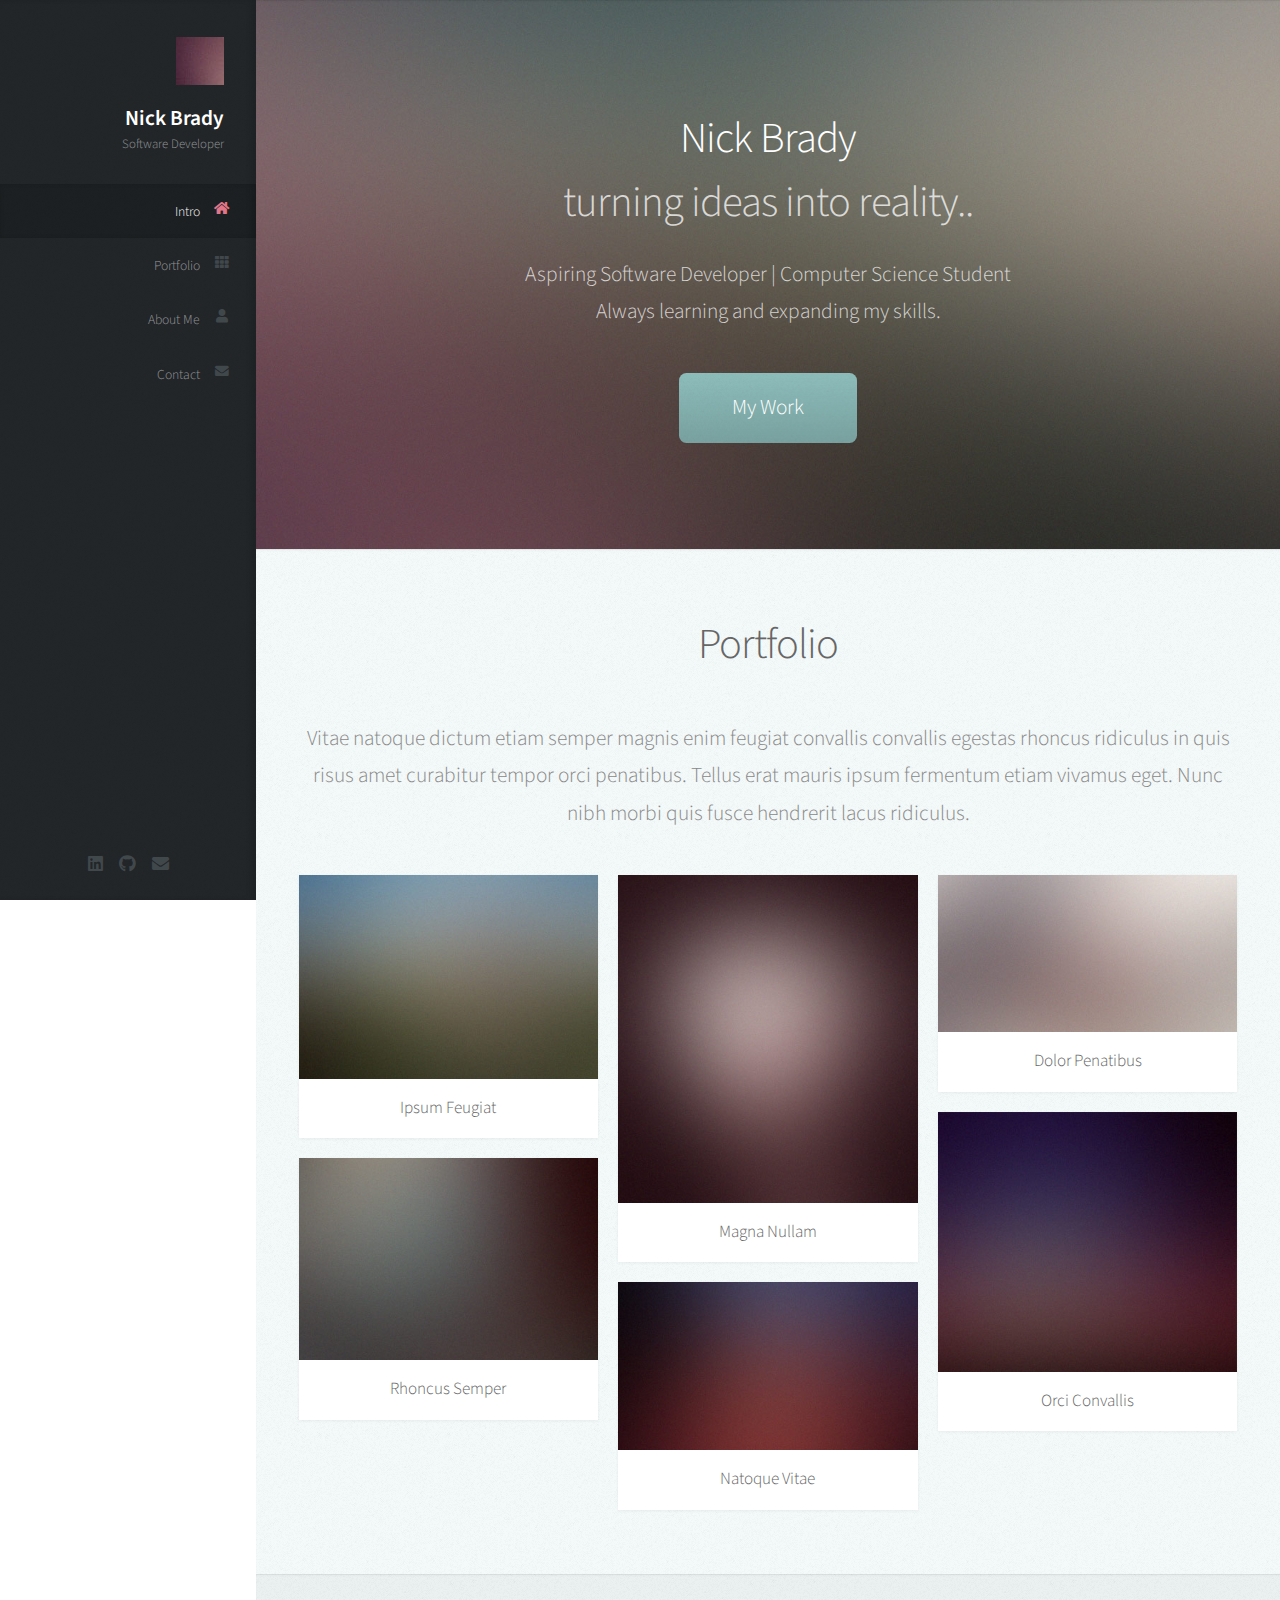
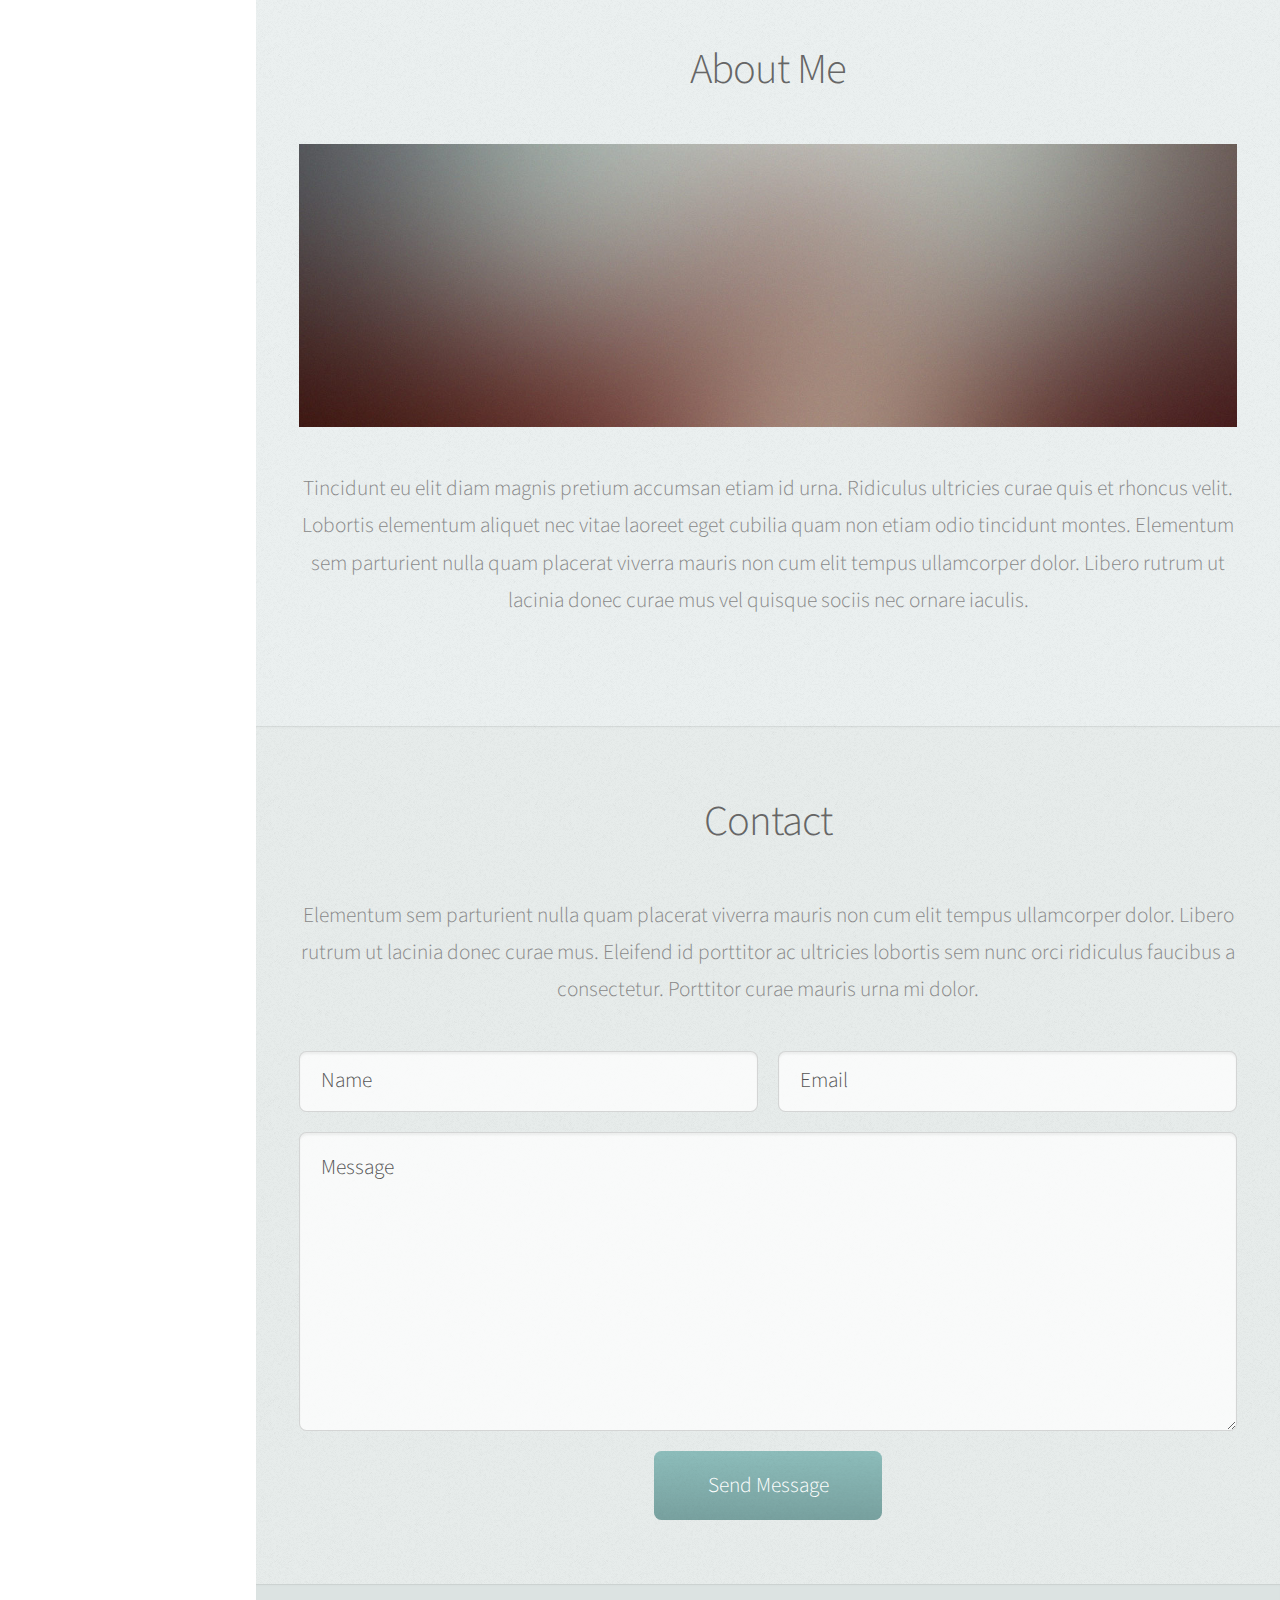
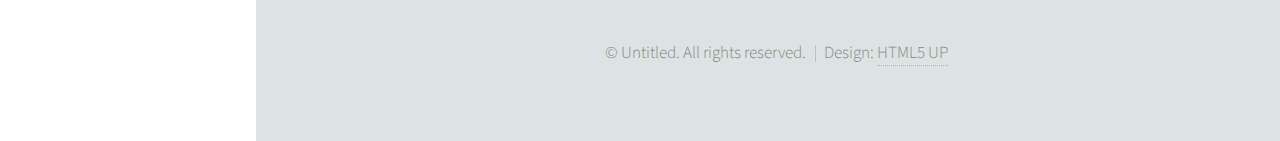
==== index.html @ 0f7aa7be "add links to github, linkedin and email" ====
<!DOCTYPE HTML>
<!--
	Prologue by HTML5 UP
	html5up.net | @ajlkn
	Free for personal and commercial use under the CCA 3.0 license (html5up.net/license)
-->
<html>
	<head>
		<title>Nick Brady</title>
		<meta charset="utf-8" />
		<meta name="viewport" content="width=device-width, initial-scale=1, user-scalable=no" />
		<link rel="stylesheet" href="assets/css/main.css" />
	</head>
	<body class="is-preload">

		<!-- Header -->
			<div id="header">

				<div class="top">

					<!-- Logo -->
						<div id="logo">
							<span class="image avatar48"><img src="images/avatar.jpg" alt="" /></span>
							<h1 id="title">Nick Brady</h1>
							<p>Software Developer</p>
						</div>

					<!-- Nav -->
						<nav id="nav">
							<ul>
								<li><a href="#top" id="top-link"><span class="icon solid fa-home">Intro</span></a></li>
								<li><a href="#portfolio" id="portfolio-link"><span class="icon solid fa-th">Portfolio</span></a></li>
								<li><a href="#about" id="about-link"><span class="icon solid fa-user">About Me</span></a></li>
								<li><a href="#contact" id="contact-link"><span class="icon solid fa-envelope">Contact</span></a></li>
							</ul>
						</nav>

				</div>

				<div class="bottom">

					<!-- Social Icons -->
						<ul class="icons">
							<!-- <li><a href="#" class="icon brands fa-twitter"><span class="label">Twitter</span></a></li> -->
							<li><a href="https://www.linkedin.com/in/nick-brady-5715752b3/" class="icon brands fa-linkedin"><span class="label">LinkedIn</span></a></li>
							<li><a href="https://github.com/peppapig450" class="icon brands fa-github"><span class="label">Github</span></a></li>
							<!-- <li><a href="#" class="icon brands fa-dribbble"><span class="label">Dribbble</span></a></li> -->
							<li><a href="mailto:nbgenius1@gmail.com" class="icon solid fa-envelope"><span class="label">Email</span></a></li>
						</ul>

				</div>

			</div>

		<!-- Main -->
			<div id="main">

				<!-- Intro -->
					<section id="top" class="one dark cover">
						<div class="container">

							<header>
								<h2 class="alt"><strong>Nick Brady</strong><br />
								turning ideas into reality.</a>.</h2>
								<p>Aspiring Software Developer | Computer Science Student<br />
								Always learning and expanding my skills.</p>
							</header>

							<footer>
								<a href="#portfolio" class="button scrolly">My Work</a>
							</footer>

						</div>
					</section>

				<!-- Portfolio -->
					<section id="portfolio" class="two">
						<div class="container">

							<header>
								<h2>Portfolio</h2>
							</header>

							<p>Vitae natoque dictum etiam semper magnis enim feugiat convallis convallis
							egestas rhoncus ridiculus in quis risus amet curabitur tempor orci penatibus.
							Tellus erat mauris ipsum fermentum etiam vivamus eget. Nunc nibh morbi quis
							fusce hendrerit lacus ridiculus.</p>

							<div class="row">
								<div class="col-4 col-12-mobile">
									<article class="item">
										<a href="#" class="image fit"><img src="images/pic02.jpg" alt="" /></a>
										<header>
											<h3>Ipsum Feugiat</h3>
										</header>
									</article>
									<article class="item">
										<a href="#" class="image fit"><img src="images/pic03.jpg" alt="" /></a>
										<header>
											<h3>Rhoncus Semper</h3>
										</header>
									</article>
								</div>
								<div class="col-4 col-12-mobile">
									<article class="item">
										<a href="#" class="image fit"><img src="images/pic04.jpg" alt="" /></a>
										<header>
											<h3>Magna Nullam</h3>
										</header>
									</article>
									<article class="item">
										<a href="#" class="image fit"><img src="images/pic05.jpg" alt="" /></a>
										<header>
											<h3>Natoque Vitae</h3>
										</header>
									</article>
								</div>
								<div class="col-4 col-12-mobile">
									<article class="item">
										<a href="#" class="image fit"><img src="images/pic06.jpg" alt="" /></a>
										<header>
											<h3>Dolor Penatibus</h3>
										</header>
									</article>
									<article class="item">
										<a href="#" class="image fit"><img src="images/pic07.jpg" alt="" /></a>
										<header>
											<h3>Orci Convallis</h3>
										</header>
									</article>
								</div>
							</div>

						</div>
					</section>

				<!-- About Me -->
					<section id="about" class="three">
						<div class="container">

							<header>
								<h2>About Me</h2>
							</header>

							<a href="#" class="image featured"><img src="images/pic08.jpg" alt="" /></a>

							<p>Tincidunt eu elit diam magnis pretium accumsan etiam id urna. Ridiculus
							ultricies curae quis et rhoncus velit. Lobortis elementum aliquet nec vitae
							laoreet eget cubilia quam non etiam odio tincidunt montes. Elementum sem
							parturient nulla quam placerat viverra mauris non cum elit tempus ullamcorper
							dolor. Libero rutrum ut lacinia donec curae mus vel quisque sociis nec
							ornare iaculis.</p>

						</div>
					</section>

				<!-- Contact -->
					<section id="contact" class="four">
						<div class="container">

							<header>
								<h2>Contact</h2>
							</header>

							<p>Elementum sem parturient nulla quam placerat viverra
							mauris non cum elit tempus ullamcorper dolor. Libero rutrum ut lacinia
							donec curae mus. Eleifend id porttitor ac ultricies lobortis sem nunc
							orci ridiculus faucibus a consectetur. Porttitor curae mauris urna mi dolor.</p>

							<form method="post" action="#">
								<div class="row">
									<div class="col-6 col-12-mobile"><input type="text" name="name" placeholder="Name" /></div>
									<div class="col-6 col-12-mobile"><input type="text" name="email" placeholder="Email" /></div>
									<div class="col-12">
										<textarea name="message" placeholder="Message"></textarea>
									</div>
									<div class="col-12">
										<input type="submit" value="Send Message" />
									</div>
								</div>
							</form>

						</div>
					</section>

			</div>

		<!-- Footer -->
			<div id="footer">

				<!-- Copyright -->
					<ul class="copyright">
						<li>&copy; Untitled. All rights reserved.</li><li>Design: <a href="http://html5up.net">HTML5 UP</a></li>
					</ul>

			</div>

		<!-- Scripts -->
			<script src="assets/js/jquery.min.js"></script>
			<script src="assets/js/jquery.scrolly.min.js"></script>
			<script src="assets/js/jquery.scrollex.min.js"></script>
			<script src="assets/js/browser.min.js"></script>
			<script src="assets/js/breakpoints.min.js"></script>
			<script src="assets/js/util.js"></script>
			<script src="assets/js/main.js"></script>

	</body>
</html>
---- assets/css/main.css ----
@import url("fontawesome-all.min.css");
@import url("https://fonts.googleapis.com/css?family=Source+Sans+Pro:300,300italic,400,600");

/*
	Prologue by HTML5 UP
	html5up.net | @ajlkn
	Free for personal and commercial use under the CCA 3.0 license (html5up.net/license)
*/

html, body, div, span, applet, object,
iframe, h1, h2, h3, h4, h5, h6, p, blockquote,
pre, a, abbr, acronym, address, big, cite,
code, del, dfn, em, img, ins, kbd, q, s, samp,
small, strike, strong, sub, sup, tt, var, b,
u, i, center, dl, dt, dd, ol, ul, li, fieldset,
form, label, legend, table, caption, tbody,
tfoot, thead, tr, th, td, article, aside,
canvas, details, embed, figure, figcaption,
footer, header, hgroup, menu, nav, output, ruby,
section, summary, time, mark, audio, video {
	margin: 0;
	padding: 0;
	border: 0;
	font-size: 100%;
	font: inherit;
	vertical-align: baseline;}

article, aside, details, figcaption, figure,
footer, header, hgroup, menu, nav, section {
	display: block;}

body {
	line-height: 1;
}

ol, ul {
	list-style: none;
}

blockquote, q {
	quotes: none;
}

	blockquote:before, blockquote:after, q:before, q:after {
		content: '';
		content: none;
	}

table {
	border-collapse: collapse;
	border-spacing: 0;
}

body {
	-webkit-text-size-adjust: none;
}

mark {
	background-color: transparent;
	color: inherit;
}

input::-moz-focus-inner {
	border: 0;
	padding: 0;
}

input, select, textarea {
	-moz-appearance: none;
	-webkit-appearance: none;
	-ms-appearance: none;
	appearance: none;
}

/* Basic */

	html {
		box-sizing: border-box;
	}

	*, *:before, *:after {
		box-sizing: inherit;
	}

	body {
		background: #fff;
		font-family: 'Source Sans Pro', sans-serif;
		font-size: 19pt;
		font-weight: 300;
		line-height: 1.75em;
		color: #888;
	}

		body.is-preload *, body.is-preload *:before, body.is-preload *:after {
			-moz-animation: none !important;
			-webkit-animation: none !important;
			-ms-animation: none !important;
			animation: none !important;
			-moz-transition: none !important;
			-webkit-transition: none !important;
			-ms-transition: none !important;
			transition: none !important;
		}

	input, textarea, select {
		font-family: 'Source Sans Pro', sans-serif;
		font-size: 19pt;
		font-weight: 300;
		line-height: 1.75em;
		color: #888;
	}

	h1, h2, h3, h4, h5, h6 {
		font-weight: 300;
		color: #666;
		line-height: 1.5em;
	}

	h1 a, h2 a, h3 a, h4 a, h5 a, h6 a {
		color: inherit;
		text-decoration: none;
	}

		h1 a strong, h2 a strong, h3 a strong, h4 a strong, h5 a strong, h6 a strong {
			color: #333;
		}

	h2 {
		font-size: 2em;
		letter-spacing: -1px;
	}

		h2.alt {
			color: #888;
		}

			h2.alt strong {
				color: #666;
			}

	h3 {
		font-size: 1.5em;
	}

	header {
		margin: 0 0 2em 0;
	}

		header > p {
			margin: 1em 0 0 0;
		}

	footer {
		margin: 2em 0 0 0;
	}

	strong, b {
		font-weight: 300;
		color: #666;
	}

	em, i {
		font-style: italic;
	}

	a {
		text-decoration: none;
		color: inherit;
		border-bottom: dotted 1px rgba(128, 128, 128, 0.5);
		-moz-transition: color 0.35s ease-in-out, border-bottom-color 0.35s ease-in-out;
		-webkit-transition: color 0.35s ease-in-out, border-bottom-color 0.35s ease-in-out;
		-ms-transition: color 0.35s ease-in-out, border-bottom-color 0.35s ease-in-out;
		transition: color 0.35s ease-in-out, border-bottom-color 0.35s ease-in-out;
		outline: 0;
	}

		a:hover {
			color: #E27689;
			border-bottom-color: rgba(255, 255, 255, 0);
		}

	sub {
		position: relative;
		top: 0.5em;
		font-size: 0.8em;
	}

	sup {
		position: relative;
		top: -0.5em;
		font-size: 0.8em;
	}

	hr {
		border: 0;
		border-top: solid 1px #ddd;
	}

	blockquote {
		border-left: solid 0.5em #ddd;
		padding: 1em 0 1em 2em;
		font-style: italic;
	}

	p, ul, ol, dl, table {
		margin-bottom: 2em;
	}

	br.clear {
		clear: both;
	}

/* Container */

	.container {
		margin: 0 auto;
		max-width: 100%;
		width: 1400px;
	}

		@media screen and (min-width: 961px) and (max-width: 1880px) {

			.container {
				width: 1200px;
			}

		}

		@media screen and (min-width: 961px) and (max-width: 1620px) {

			.container {
				width: 960px;
			}

		}

		@media screen and (min-width: 961px) and (max-width: 1320px) {

			.container {
				width: 100%;
			}

		}

		@media screen and (max-width: 960px) {

			.container {
				width: 100%;
			}

		}

		@media screen and (max-width: 736px) {

			.container {
				width: 100%;
			}

		}

/* Row */

	.row {
		display: flex;
		flex-wrap: wrap;
		box-sizing: border-box;
		align-items: stretch;
	}

		.row > * {
			box-sizing: border-box;
		}

		.row.gtr-uniform > * > :last-child {
			margin-bottom: 0;
		}

		.row.aln-left {
			justify-content: flex-start;
		}

		.row.aln-center {
			justify-content: center;
		}

		.row.aln-right {
			justify-content: flex-end;
		}

		.row.aln-top {
			align-items: flex-start;
		}

		.row.aln-middle {
			align-items: center;
		}

		.row.aln-bottom {
			align-items: flex-end;
		}

		.row > .imp {
			order: -1;
		}

		.row > .col-1 {
			width: 8.33333%;
		}

		.row > .off-1 {
			margin-left: 8.33333%;
		}

		.row > .col-2 {
			width: 16.66667%;
		}

		.row > .off-2 {
			margin-left: 16.66667%;
		}

		.row > .col-3 {
			width: 25%;
		}

		.row > .off-3 {
			margin-left: 25%;
		}

		.row > .col-4 {
			width: 33.33333%;
		}

		.row > .off-4 {
			margin-left: 33.33333%;
		}

		.row > .col-5 {
			width: 41.66667%;
		}

		.row > .off-5 {
			margin-left: 41.66667%;
		}

		.row > .col-6 {
			width: 50%;
		}

		.row > .off-6 {
			margin-left: 50%;
		}

		.row > .col-7 {
			width: 58.33333%;
		}

		.row > .off-7 {
			margin-left: 58.33333%;
		}

		.row > .col-8 {
			width: 66.66667%;
		}

		.row > .off-8 {
			margin-left: 66.66667%;
		}

		.row > .col-9 {
			width: 75%;
		}

		.row > .off-9 {
			margin-left: 75%;
		}

		.row > .col-10 {
			width: 83.33333%;
		}

		.row > .off-10 {
			margin-left: 83.33333%;
		}

		.row > .col-11 {
			width: 91.66667%;
		}

		.row > .off-11 {
			margin-left: 91.66667%;
		}

		.row > .col-12 {
			width: 100%;
		}

		.row > .off-12 {
			margin-left: 100%;
		}

		.row.gtr-0 {
			margin-top: 0px;
			margin-left: 0px;
		}

			.row.gtr-0 > * {
				padding: 0px 0 0 0px;
			}

			.row.gtr-0.gtr-uniform {
				margin-top: 0px;
			}

				.row.gtr-0.gtr-uniform > * {
					padding-top: 0px;
				}

		.row.gtr-25 {
			margin-top: -10px;
			margin-left: -10px;
		}

			.row.gtr-25 > * {
				padding: 10px 0 0 10px;
			}

			.row.gtr-25.gtr-uniform {
				margin-top: -10px;
			}

				.row.gtr-25.gtr-uniform > * {
					padding-top: 10px;
				}

		.row.gtr-50 {
			margin-top: -20px;
			margin-left: -20px;
		}

			.row.gtr-50 > * {
				padding: 20px 0 0 20px;
			}

			.row.gtr-50.gtr-uniform {
				margin-top: -20px;
			}

				.row.gtr-50.gtr-uniform > * {
					padding-top: 20px;
				}

		.row {
			margin-top: -40px;
			margin-left: -40px;
		}

			.row > * {
				padding: 40px 0 0 40px;
			}

			.row.gtr-uniform {
				margin-top: -40px;
			}

				.row.gtr-uniform > * {
					padding-top: 40px;
				}

		.row.gtr-150 {
			margin-top: -60px;
			margin-left: -60px;
		}

			.row.gtr-150 > * {
				padding: 60px 0 0 60px;
			}

			.row.gtr-150.gtr-uniform {
				margin-top: -60px;
			}

				.row.gtr-150.gtr-uniform > * {
					padding-top: 60px;
				}

		.row.gtr-200 {
			margin-top: -80px;
			margin-left: -80px;
		}

			.row.gtr-200 > * {
				padding: 80px 0 0 80px;
			}

			.row.gtr-200.gtr-uniform {
				margin-top: -80px;
			}

				.row.gtr-200.gtr-uniform > * {
					padding-top: 80px;
				}

		@media screen and (min-width: 961px) and (max-width: 1880px) {

			.row {
				display: flex;
				flex-wrap: wrap;
				box-sizing: border-box;
				align-items: stretch;
			}

				.row > * {
					box-sizing: border-box;
				}

				.row.gtr-uniform > * > :last-child {
					margin-bottom: 0;
				}

				.row.aln-left {
					justify-content: flex-start;
				}

				.row.aln-center {
					justify-content: center;
				}

				.row.aln-right {
					justify-content: flex-end;
				}

				.row.aln-top {
					align-items: flex-start;
				}

				.row.aln-middle {
					align-items: center;
				}

				.row.aln-bottom {
					align-items: flex-end;
				}

				.row > .imp-wide {
					order: -1;
				}

				.row > .col-1-wide {
					width: 8.33333%;
				}

				.row > .off-1-wide {
					margin-left: 8.33333%;
				}

				.row > .col-2-wide {
					width: 16.66667%;
				}

				.row > .off-2-wide {
					margin-left: 16.66667%;
				}

				.row > .col-3-wide {
					width: 25%;
				}

				.row > .off-3-wide {
					margin-left: 25%;
				}

				.row > .col-4-wide {
					width: 33.33333%;
				}

				.row > .off-4-wide {
					margin-left: 33.33333%;
				}

				.row > .col-5-wide {
					width: 41.66667%;
				}

				.row > .off-5-wide {
					margin-left: 41.66667%;
				}

				.row > .col-6-wide {
					width: 50%;
				}

				.row > .off-6-wide {
					margin-left: 50%;
				}

				.row > .col-7-wide {
					width: 58.33333%;
				}

				.row > .off-7-wide {
					margin-left: 58.33333%;
				}

				.row > .col-8-wide {
					width: 66.66667%;
				}

				.row > .off-8-wide {
					margin-left: 66.66667%;
				}

				.row > .col-9-wide {
					width: 75%;
				}

				.row > .off-9-wide {
					margin-left: 75%;
				}

				.row > .col-10-wide {
					width: 83.33333%;
				}

				.row > .off-10-wide {
					margin-left: 83.33333%;
				}

				.row > .col-11-wide {
					width: 91.66667%;
				}

				.row > .off-11-wide {
					margin-left: 91.66667%;
				}

				.row > .col-12-wide {
					width: 100%;
				}

				.row > .off-12-wide {
					margin-left: 100%;
				}

				.row.gtr-0 {
					margin-top: 0px;
					margin-left: 0px;
				}

					.row.gtr-0 > * {
						padding: 0px 0 0 0px;
					}

					.row.gtr-0.gtr-uniform {
						margin-top: 0px;
					}

						.row.gtr-0.gtr-uniform > * {
							padding-top: 0px;
						}

				.row.gtr-25 {
					margin-top: -10px;
					margin-left: -10px;
				}

					.row.gtr-25 > * {
						padding: 10px 0 0 10px;
					}

					.row.gtr-25.gtr-uniform {
						margin-top: -10px;
					}

						.row.gtr-25.gtr-uniform > * {
							padding-top: 10px;
						}

				.row.gtr-50 {
					margin-top: -20px;
					margin-left: -20px;
				}

					.row.gtr-50 > * {
						padding: 20px 0 0 20px;
					}

					.row.gtr-50.gtr-uniform {
						margin-top: -20px;
					}

						.row.gtr-50.gtr-uniform > * {
							padding-top: 20px;
						}

				.row {
					margin-top: -40px;
					margin-left: -40px;
				}

					.row > * {
						padding: 40px 0 0 40px;
					}

					.row.gtr-uniform {
						margin-top: -40px;
					}

						.row.gtr-uniform > * {
							padding-top: 40px;
						}

				.row.gtr-150 {
					margin-top: -60px;
					margin-left: -60px;
				}

					.row.gtr-150 > * {
						padding: 60px 0 0 60px;
					}

					.row.gtr-150.gtr-uniform {
						margin-top: -60px;
					}

						.row.gtr-150.gtr-uniform > * {
							padding-top: 60px;
						}

				.row.gtr-200 {
					margin-top: -80px;
					margin-left: -80px;
				}

					.row.gtr-200 > * {
						padding: 80px 0 0 80px;
					}

					.row.gtr-200.gtr-uniform {
						margin-top: -80px;
					}

						.row.gtr-200.gtr-uniform > * {
							padding-top: 80px;
						}

		}

		@media screen and (min-width: 961px) and (max-width: 1620px) {

			.row {
				display: flex;
				flex-wrap: wrap;
				box-sizing: border-box;
				align-items: stretch;
			}

				.row > * {
					box-sizing: border-box;
				}

				.row.gtr-uniform > * > :last-child {
					margin-bottom: 0;
				}

				.row.aln-left {
					justify-content: flex-start;
				}

				.row.aln-center {
					justify-content: center;
				}

				.row.aln-right {
					justify-content: flex-end;
				}

				.row.aln-top {
					align-items: flex-start;
				}

				.row.aln-middle {
					align-items: center;
				}

				.row.aln-bottom {
					align-items: flex-end;
				}

				.row > .imp-normal {
					order: -1;
				}

				.row > .col-1-normal {
					width: 8.33333%;
				}

				.row > .off-1-normal {
					margin-left: 8.33333%;
				}

				.row > .col-2-normal {
					width: 16.66667%;
				}

				.row > .off-2-normal {
					margin-left: 16.66667%;
				}

				.row > .col-3-normal {
					width: 25%;
				}

				.row > .off-3-normal {
					margin-left: 25%;
				}

				.row > .col-4-normal {
					width: 33.33333%;
				}

				.row > .off-4-normal {
					margin-left: 33.33333%;
				}

				.row > .col-5-normal {
					width: 41.66667%;
				}

				.row > .off-5-normal {
					margin-left: 41.66667%;
				}

				.row > .col-6-normal {
					width: 50%;
				}

				.row > .off-6-normal {
					margin-left: 50%;
				}

				.row > .col-7-normal {
					width: 58.33333%;
				}

				.row > .off-7-normal {
					margin-left: 58.33333%;
				}

				.row > .col-8-normal {
					width: 66.66667%;
				}

				.row > .off-8-normal {
					margin-left: 66.66667%;
				}

				.row > .col-9-normal {
					width: 75%;
				}

				.row > .off-9-normal {
					margin-left: 75%;
				}

				.row > .col-10-normal {
					width: 83.33333%;
				}

				.row > .off-10-normal {
					margin-left: 83.33333%;
				}

				.row > .col-11-normal {
					width: 91.66667%;
				}

				.row > .off-11-normal {
					margin-left: 91.66667%;
				}

				.row > .col-12-normal {
					width: 100%;
				}

				.row > .off-12-normal {
					margin-left: 100%;
				}

				.row.gtr-0 {
					margin-top: 0px;
					margin-left: 0px;
				}

					.row.gtr-0 > * {
						padding: 0px 0 0 0px;
					}

					.row.gtr-0.gtr-uniform {
						margin-top: 0px;
					}

						.row.gtr-0.gtr-uniform > * {
							padding-top: 0px;
						}

				.row.gtr-25 {
					margin-top: -10px;
					margin-left: -10px;
				}

					.row.gtr-25 > * {
						padding: 10px 0 0 10px;
					}

					.row.gtr-25.gtr-uniform {
						margin-top: -10px;
					}

						.row.gtr-25.gtr-uniform > * {
							padding-top: 10px;
						}

				.row.gtr-50 {
					margin-top: -20px;
					margin-left: -20px;
				}

					.row.gtr-50 > * {
						padding: 20px 0 0 20px;
					}

					.row.gtr-50.gtr-uniform {
						margin-top: -20px;
					}

						.row.gtr-50.gtr-uniform > * {
							padding-top: 20px;
						}

				.row {
					margin-top: -40px;
					margin-left: -40px;
				}

					.row > * {
						padding: 40px 0 0 40px;
					}

					.row.gtr-uniform {
						margin-top: -40px;
					}

						.row.gtr-uniform > * {
							padding-top: 40px;
						}

				.row.gtr-150 {
					margin-top: -60px;
					margin-left: -60px;
				}

					.row.gtr-150 > * {
						padding: 60px 0 0 60px;
					}

					.row.gtr-150.gtr-uniform {
						margin-top: -60px;
					}

						.row.gtr-150.gtr-uniform > * {
							padding-top: 60px;
						}

				.row.gtr-200 {
					margin-top: -80px;
					margin-left: -80px;
				}

					.row.gtr-200 > * {
						padding: 80px 0 0 80px;
					}

					.row.gtr-200.gtr-uniform {
						margin-top: -80px;
					}

						.row.gtr-200.gtr-uniform > * {
							padding-top: 80px;
						}

		}

		@media screen and (min-width: 961px) and (max-width: 1320px) {

			.row {
				display: flex;
				flex-wrap: wrap;
				box-sizing: border-box;
				align-items: stretch;
			}

				.row > * {
					box-sizing: border-box;
				}

				.row.gtr-uniform > * > :last-child {
					margin-bottom: 0;
				}

				.row.aln-left {
					justify-content: flex-start;
				}

				.row.aln-center {
					justify-content: center;
				}

				.row.aln-right {
					justify-content: flex-end;
				}

				.row.aln-top {
					align-items: flex-start;
				}

				.row.aln-middle {
					align-items: center;
				}

				.row.aln-bottom {
					align-items: flex-end;
				}

				.row > .imp-narrow {
					order: -1;
				}

				.row > .col-1-narrow {
					width: 8.33333%;
				}

				.row > .off-1-narrow {
					margin-left: 8.33333%;
				}

				.row > .col-2-narrow {
					width: 16.66667%;
				}

				.row > .off-2-narrow {
					margin-left: 16.66667%;
				}

				.row > .col-3-narrow {
					width: 25%;
				}

				.row > .off-3-narrow {
					margin-left: 25%;
				}

				.row > .col-4-narrow {
					width: 33.33333%;
				}

				.row > .off-4-narrow {
					margin-left: 33.33333%;
				}

				.row > .col-5-narrow {
					width: 41.66667%;
				}

				.row > .off-5-narrow {
					margin-left: 41.66667%;
				}

				.row > .col-6-narrow {
					width: 50%;
				}

				.row > .off-6-narrow {
					margin-left: 50%;
				}

				.row > .col-7-narrow {
					width: 58.33333%;
				}

				.row > .off-7-narrow {
					margin-left: 58.33333%;
				}

				.row > .col-8-narrow {
					width: 66.66667%;
				}

				.row > .off-8-narrow {
					margin-left: 66.66667%;
				}

				.row > .col-9-narrow {
					width: 75%;
				}

				.row > .off-9-narrow {
					margin-left: 75%;
				}

				.row > .col-10-narrow {
					width: 83.33333%;
				}

				.row > .off-10-narrow {
					margin-left: 83.33333%;
				}

				.row > .col-11-narrow {
					width: 91.66667%;
				}

				.row > .off-11-narrow {
					margin-left: 91.66667%;
				}

				.row > .col-12-narrow {
					width: 100%;
				}

				.row > .off-12-narrow {
					margin-left: 100%;
				}

				.row.gtr-0 {
					margin-top: 0px;
					margin-left: 0px;
				}

					.row.gtr-0 > * {
						padding: 0px 0 0 0px;
					}

					.row.gtr-0.gtr-uniform {
						margin-top: 0px;
					}

						.row.gtr-0.gtr-uniform > * {
							padding-top: 0px;
						}

				.row.gtr-25 {
					margin-top: -5px;
					margin-left: -5px;
				}

					.row.gtr-25 > * {
						padding: 5px 0 0 5px;
					}

					.row.gtr-25.gtr-uniform {
						margin-top: -5px;
					}

						.row.gtr-25.gtr-uniform > * {
							padding-top: 5px;
						}

				.row.gtr-50 {
					margin-top: -10px;
					margin-left: -10px;
				}

					.row.gtr-50 > * {
						padding: 10px 0 0 10px;
					}

					.row.gtr-50.gtr-uniform {
						margin-top: -10px;
					}

						.row.gtr-50.gtr-uniform > * {
							padding-top: 10px;
						}

				.row {
					margin-top: -20px;
					margin-left: -20px;
				}

					.row > * {
						padding: 20px 0 0 20px;
					}

					.row.gtr-uniform {
						margin-top: -20px;
					}

						.row.gtr-uniform > * {
							padding-top: 20px;
						}

				.row.gtr-150 {
					margin-top: -30px;
					margin-left: -30px;
				}

					.row.gtr-150 > * {
						padding: 30px 0 0 30px;
					}

					.row.gtr-150.gtr-uniform {
						margin-top: -30px;
					}

						.row.gtr-150.gtr-uniform > * {
							padding-top: 30px;
						}

				.row.gtr-200 {
					margin-top: -40px;
					margin-left: -40px;
				}

					.row.gtr-200 > * {
						padding: 40px 0 0 40px;
					}

					.row.gtr-200.gtr-uniform {
						margin-top: -40px;
					}

						.row.gtr-200.gtr-uniform > * {
							padding-top: 40px;
						}

		}

		@media screen and (max-width: 960px) {

			.row {
				display: flex;
				flex-wrap: wrap;
				box-sizing: border-box;
				align-items: stretch;
			}

				.row > * {
					box-sizing: border-box;
				}

				.row.gtr-uniform > * > :last-child {
					margin-bottom: 0;
				}

				.row.aln-left {
					justify-content: flex-start;
				}

				.row.aln-center {
					justify-content: center;
				}

				.row.aln-right {
					justify-content: flex-end;
				}

				.row.aln-top {
					align-items: flex-start;
				}

				.row.aln-middle {
					align-items: center;
				}

				.row.aln-bottom {
					align-items: flex-end;
				}

				.row > .imp-narrower {
					order: -1;
				}

				.row > .col-1-narrower {
					width: 8.33333%;
				}

				.row > .off-1-narrower {
					margin-left: 8.33333%;
				}

				.row > .col-2-narrower {
					width: 16.66667%;
				}

				.row > .off-2-narrower {
					margin-left: 16.66667%;
				}

				.row > .col-3-narrower {
					width: 25%;
				}

				.row > .off-3-narrower {
					margin-left: 25%;
				}

				.row > .col-4-narrower {
					width: 33.33333%;
				}

				.row > .off-4-narrower {
					margin-left: 33.33333%;
				}

				.row > .col-5-narrower {
					width: 41.66667%;
				}

				.row > .off-5-narrower {
					margin-left: 41.66667%;
				}

				.row > .col-6-narrower {
					width: 50%;
				}

				.row > .off-6-narrower {
					margin-left: 50%;
				}

				.row > .col-7-narrower {
					width: 58.33333%;
				}

				.row > .off-7-narrower {
					margin-left: 58.33333%;
				}

				.row > .col-8-narrower {
					width: 66.66667%;
				}

				.row > .off-8-narrower {
					margin-left: 66.66667%;
				}

				.row > .col-9-narrower {
					width: 75%;
				}

				.row > .off-9-narrower {
					margin-left: 75%;
				}

				.row > .col-10-narrower {
					width: 83.33333%;
				}

				.row > .off-10-narrower {
					margin-left: 83.33333%;
				}

				.row > .col-11-narrower {
					width: 91.66667%;
				}

				.row > .off-11-narrower {
					margin-left: 91.66667%;
				}

				.row > .col-12-narrower {
					width: 100%;
				}

				.row > .off-12-narrower {
					margin-left: 100%;
				}

				.row.gtr-0 {
					margin-top: 0px;
					margin-left: 0px;
				}

					.row.gtr-0 > * {
						padding: 0px 0 0 0px;
					}

					.row.gtr-0.gtr-uniform {
						margin-top: 0px;
					}

						.row.gtr-0.gtr-uniform > * {
							padding-top: 0px;
						}

				.row.gtr-25 {
					margin-top: -5px;
					margin-left: -5px;
				}

					.row.gtr-25 > * {
						padding: 5px 0 0 5px;
					}

					.row.gtr-25.gtr-uniform {
						margin-top: -5px;
					}

						.row.gtr-25.gtr-uniform > * {
							padding-top: 5px;
						}

				.row.gtr-50 {
					margin-top: -10px;
					margin-left: -10px;
				}

					.row.gtr-50 > * {
						padding: 10px 0 0 10px;
					}

					.row.gtr-50.gtr-uniform {
						margin-top: -10px;
					}

						.row.gtr-50.gtr-uniform > * {
							padding-top: 10px;
						}

				.row {
					margin-top: -20px;
					margin-left: -20px;
				}

					.row > * {
						padding: 20px 0 0 20px;
					}

					.row.gtr-uniform {
						margin-top: -20px;
					}

						.row.gtr-uniform > * {
							padding-top: 20px;
						}

				.row.gtr-150 {
					margin-top: -30px;
					margin-left: -30px;
				}

					.row.gtr-150 > * {
						padding: 30px 0 0 30px;
					}

					.row.gtr-150.gtr-uniform {
						margin-top: -30px;
					}

						.row.gtr-150.gtr-uniform > * {
							padding-top: 30px;
						}

				.row.gtr-200 {
					margin-top: -40px;
					margin-left: -40px;
				}

					.row.gtr-200 > * {
						padding: 40px 0 0 40px;
					}

					.row.gtr-200.gtr-uniform {
						margin-top: -40px;
					}

						.row.gtr-200.gtr-uniform > * {
							padding-top: 40px;
						}

		}

		@media screen and (max-width: 736px) {

			.row {
				display: flex;
				flex-wrap: wrap;
				box-sizing: border-box;
				align-items: stretch;
			}

				.row > * {
					box-sizing: border-box;
				}

				.row.gtr-uniform > * > :last-child {
					margin-bottom: 0;
				}

				.row.aln-left {
					justify-content: flex-start;
				}

				.row.aln-center {
					justify-content: center;
				}

				.row.aln-right {
					justify-content: flex-end;
				}

				.row.aln-top {
					align-items: flex-start;
				}

				.row.aln-middle {
					align-items: center;
				}

				.row.aln-bottom {
					align-items: flex-end;
				}

				.row > .imp-mobile {
					order: -1;
				}

				.row > .col-1-mobile {
					width: 8.33333%;
				}

				.row > .off-1-mobile {
					margin-left: 8.33333%;
				}

				.row > .col-2-mobile {
					width: 16.66667%;
				}

				.row > .off-2-mobile {
					margin-left: 16.66667%;
				}

				.row > .col-3-mobile {
					width: 25%;
				}

				.row > .off-3-mobile {
					margin-left: 25%;
				}

				.row > .col-4-mobile {
					width: 33.33333%;
				}

				.row > .off-4-mobile {
					margin-left: 33.33333%;
				}

				.row > .col-5-mobile {
					width: 41.66667%;
				}

				.row > .off-5-mobile {
					margin-left: 41.66667%;
				}

				.row > .col-6-mobile {
					width: 50%;
				}

				.row > .off-6-mobile {
					margin-left: 50%;
				}

				.row > .col-7-mobile {
					width: 58.33333%;
				}

				.row > .off-7-mobile {
					margin-left: 58.33333%;
				}

				.row > .col-8-mobile {
					width: 66.66667%;
				}

				.row > .off-8-mobile {
					margin-left: 66.66667%;
				}

				.row > .col-9-mobile {
					width: 75%;
				}

				.row > .off-9-mobile {
					margin-left: 75%;
				}

				.row > .col-10-mobile {
					width: 83.33333%;
				}

				.row > .off-10-mobile {
					margin-left: 83.33333%;
				}

				.row > .col-11-mobile {
					width: 91.66667%;
				}

				.row > .off-11-mobile {
					margin-left: 91.66667%;
				}

				.row > .col-12-mobile {
					width: 100%;
				}

				.row > .off-12-mobile {
					margin-left: 100%;
				}

				.row.gtr-0 {
					margin-top: 0px;
					margin-left: 0px;
				}

					.row.gtr-0 > * {
						padding: 0px 0 0 0px;
					}

					.row.gtr-0.gtr-uniform {
						margin-top: 0px;
					}

						.row.gtr-0.gtr-uniform > * {
							padding-top: 0px;
						}

				.row.gtr-25 {
					margin-top: -5px;
					margin-left: -5px;
				}

					.row.gtr-25 > * {
						padding: 5px 0 0 5px;
					}

					.row.gtr-25.gtr-uniform {
						margin-top: -5px;
					}

						.row.gtr-25.gtr-uniform > * {
							padding-top: 5px;
						}

				.row.gtr-50 {
					margin-top: -10px;
					margin-left: -10px;
				}

					.row.gtr-50 > * {
						padding: 10px 0 0 10px;
					}

					.row.gtr-50.gtr-uniform {
						margin-top: -10px;
					}

						.row.gtr-50.gtr-uniform > * {
							padding-top: 10px;
						}

				.row {
					margin-top: -20px;
					margin-left: -20px;
				}

					.row > * {
						padding: 20px 0 0 20px;
					}

					.row.gtr-uniform {
						margin-top: -20px;
					}

						.row.gtr-uniform > * {
							padding-top: 20px;
						}

				.row.gtr-150 {
					margin-top: -30px;
					margin-left: -30px;
				}

					.row.gtr-150 > * {
						padding: 30px 0 0 30px;
					}

					.row.gtr-150.gtr-uniform {
						margin-top: -30px;
					}

						.row.gtr-150.gtr-uniform > * {
							padding-top: 30px;
						}

				.row.gtr-200 {
					margin-top: -40px;
					margin-left: -40px;
				}

					.row.gtr-200 > * {
						padding: 40px 0 0 40px;
					}

					.row.gtr-200.gtr-uniform {
						margin-top: -40px;
					}

						.row.gtr-200.gtr-uniform > * {
							padding-top: 40px;
						}

		}

/* Sections/Article */

	section, article {
		margin-bottom: 3em;
	}

		section > :last-child,
		section > .container, section:last-child, article > :last-child,
		article > .container, article:last-child {
			margin-bottom: 0;
		}

		.row > section, .row > article {
			margin-bottom: 0;
		}

/* Image */

	.image {
		display: inline-block;
		border: 0;
	}

		.image img {
			display: block;
			width: 100%;
		}

		.image.avatar48 {
			width: 48px;
			height: 48px;
			background: #f00;
		}

			.image.avatar48 img {
				width: 48px;
				height: 48px;
			}

		.image.fit {
			display: block;
			width: 100%;
		}

		.image.featured {
			display: block;
			width: 100%;
			margin: 0 0 2em 0;
		}

		.image.left {
			float: left;
			margin: 0 2em 2em 0;
		}

		.image.centered {
			display: block;
			margin: 0 0 2em 0;
		}

			.image.centered img {
				margin: 0 auto;
				width: auto;
			}

/* List */

	ul {
		list-style: disc;
		padding-left: 1em;
	}

		ul li {
			padding-left: 0.5em;
		}

	ol {
		list-style: decimal;
		padding-left: 1.25em;
	}

		ol li {
			padding-left: 0.25em;
		}

/* Icons */

	ul.icons {
		cursor: default;
		list-style: none;
		padding-left: 0;
	}

		ul.icons li {
			display: inline-block;
			padding-left: 0;
		}

		ul.icons a {
			display: inline-block;
			width: 2em;
			height: 2em;
			line-height: 2em;
			text-align: center;
			border: 0;
		}

/* Form */

	form label {
		display: block;
		text-align: left;
		margin-bottom: 0.5em;
	}

	form input[type="text"],
	form input[type="email"],
	form input[type="password"],
	form select,
	form textarea {
		position: relative;
		-webkit-appearance: none;
		display: block;
		border: 0;
		outline: 0;
		background: #fff;
		background: rgba(255, 255, 255, 0.75);
		width: 100%;
		border-radius: 0.35em;
		padding: 0.75em 1em 0.75em 1em;
		box-shadow: inset 0 0.1em 0.1em 0 rgba(0, 0, 0, 0.05);
		border: solid 1px rgba(0, 0, 0, 0.15);
		-moz-transition: all 0.35s ease-in-out;
		-webkit-transition: all 0.35s ease-in-out;
		-ms-transition: all 0.35s ease-in-out;
		transition: all 0.35s ease-in-out;
	}

		form input[type="text"]:focus,
		form input[type="email"]:focus,
		form input[type="password"]:focus,
		form select:focus,
		form textarea:focus {
			box-shadow: 0 0 2px 1px #8ebebc;
			background: #fff;
		}

	form input[type="text"],
	form input[type="email"],
	form input[type="password"],
	form select {
		line-height: 1.25em;
	}

	form textarea {
		min-height: 14em;
	}

	form ::-webkit-input-placeholder {
		color: #555 !important;
	}

	form :-moz-placeholder {
		color: #555 !important;
	}

	form ::-moz-placeholder {
		color: #555 !important;
	}

	form :-ms-input-placeholder {
		color: #555 !important;
	}

	form ::-moz-focus-inner {
		border: 0;
	}

/* Table */

	table {
		width: 100%;
		text-align: left;
	}

		table tbody tr:nth-child(2n+2) {
			background: #f4f4f4;
		}

		table td {
			padding: 0.5em 1em 0.5em 1em;
		}

		table th {
			text-align: left;
			padding: 0.5em 1em 0.5em 1em;
			color: #fff;
			background: #222729 url("images/overlay.png");
		}

		table thead {
			background: #444;
			color: #fff;
		}

		table tfoot {
			background: #eee;
		}

/* Button */

	input[type="button"],
	input[type="submit"],
	input[type="reset"],
	button,
	.button {
		position: relative;
		display: inline-block;
		border-radius: 0.35em;
		color: #fff !important;
		text-decoration: none;
		padding: 0.75em 2.5em 0.75em 2.5em;
		background-color: #8ebebc;
		border: 0;
		cursor: pointer;
		background-image: -moz-linear-gradient(top, rgba(0, 0, 0, 0), rgba(0, 0, 0, 0.15)), url("images/overlay.png");
		background-image: -webkit-linear-gradient(top, rgba(0, 0, 0, 0), rgba(0, 0, 0, 0.15)), url("images/overlay.png");
		background-image: -ms-linear-gradient(top, rgba(0, 0, 0, 0), rgba(0, 0, 0, 0.15)), url("images/overlay.png");
		background-image: linear-gradient(top, rgba(0, 0, 0, 0), rgba(0, 0, 0, 0.15)), url("images/overlay.png");
		-moz-transition: background-color 0.35s ease-in-out;
		-webkit-transition: background-color 0.35s ease-in-out;
		-ms-transition: background-color 0.35s ease-in-out;
		transition: background-color 0.35s ease-in-out;
	}

		input[type="button"]:hover,
		input[type="submit"]:hover,
		input[type="reset"]:hover,
		button:hover,
		.button:hover {
			background-color: #9ececc;
		}

		input[type="button"]:active,
		input[type="submit"]:active,
		input[type="reset"]:active,
		button:active,
		.button:active {
			background-color: #7eaeac;
		}

/* Item */

	.item {
		box-shadow: 0 0.05em 0.15em 0 rgba(0, 0, 0, 0.05);
		margin-bottom: 40px;
	}

		.item header {
			background: #fff;
			margin: 0;
			padding: 1em 0 1em 0;
			font-size: 0.8em;
		}

			.item header h3 {
				font-size: 1em;
			}

/* Icons */

	.icon {
		text-decoration: none;
		text-decoration: none;
	}

		.icon:before {
			-moz-osx-font-smoothing: grayscale;
			-webkit-font-smoothing: antialiased;
			display: inline-block;
			font-style: normal;
			font-variant: normal;
			text-rendering: auto;
			line-height: 1;
			text-transform: none !important;
			font-family: 'Font Awesome 5 Free';
			font-weight: 400;
		}

		.icon:before {
			line-height: inherit;
		}

		.icon > .label {
			display: none;
		}

		.icon.solid:before {
			font-weight: 900;
		}

		.icon.brands:before {
			font-family: 'Font Awesome 5 Brands';
		}

/* Header */

	#header {
		display: -moz-flex;
		display: -webkit-flex;
		display: -ms-flex;
		display: flex;
		-moz-flex-direction: column;
		-webkit-flex-direction: column;
		-ms-flex-direction: column;
		flex-direction: column;
		-moz-justify-content: space-between;
		-webkit-justify-content: space-between;
		-ms-justify-content: space-between;
		justify-content: space-between;
		background: #222629 url("images/overlay.png");
		box-shadow: inset -0.25em 0 0.25em 0 rgba(0, 0, 0, 0.1);
		color: #fff;
		height: 100%;
		left: 0;
		overflow-y: auto;
		position: fixed;
		text-align: right;
		top: 0;
		width: 375px;
	}

		#header .top {
			-moz-flex-grow: 1;
			-webkit-flex-grow: 1;
			-ms-flex-grow: 1;
			flex-grow: 1;
		}

		#header .bottom {
			-moz-flex-shrink: 0;
			-webkit-flex-shrink: 0;
			-ms-flex-shrink: 0;
			flex-shrink: 0;
			padding: 1.5em 0 0.75em 0;
		}

			#header .bottom > :last-child {
				margin-bottom: 0;
			}

		#header .icons {
			font-size: 0.8em;
			text-align: center;
		}

			#header .icons a {
				color: #41484c;
				-moz-transition: color 0.35s ease-in-out;
				-webkit-transition: color 0.35s ease-in-out;
				-ms-transition: color 0.35s ease-in-out;
				transition: color 0.35s ease-in-out;
			}

				#header .icons a:hover {
					color: #fff;
				}

	#logo {
		position: relative;
		margin: 1.75em 1.5em 1.5em 1.5em;
		min-height: 48px;
		cursor: default;
	}

		#logo h1 {
			position: relative;
			color: #fff;
			font-weight: 600;
			font-size: 1em;
			line-height: 1em;
		}

		#logo p {
			position: relative;
			display: block;
			font-size: 0.6em;
			color: rgba(255, 255, 255, 0.5);
			line-height: 1.25em;
			margin: 0.5em 0 0 0;
		}

		#logo .image {
			position: absolute;
			left: 0;
			top: 0;
		}

	#nav ul {
		list-style: none;
		padding-left: 0;
		margin-bottom: 0;
	}

		#nav ul li {
			padding-left: 0;
		}

			#nav ul li a {
				display: block;
				padding: 0.5em 1.5em 0.5em 1.5em;
				color: rgba(255, 255, 255, 0.5);
				text-decoration: none;
				outline: 0;
				border: 0;
				-moz-transition: none;
				-webkit-transition: none;
				-ms-transition: none;
				transition: none;
			}

				#nav ul li a span {
					position: relative;
					display: block;
					font-size: 0.8em;
				}

					#nav ul li a span:before {
						position: absolute;
						left: 0;
						color: #41484c;
						text-align: center;
						width: 1.25em;
						line-height: 1.75em;
					}

				#nav ul li a.active {
					background: rgba(0, 0, 0, 0.15);
					box-shadow: inset 0 0 0.25em 0 rgba(0, 0, 0, 0.125);
					color: #fff;
				}

					#nav ul li a.active span:before {
						color: #e27689;
					}

/* Footer */

	#footer {
		margin-left: 375px;
		text-align: center;
		background-color: #dce3e2;
		padding: 3em 0 4em 0;
		box-shadow: inset 0 1px 0 0 rgba(0, 0, 0, 0.05), inset 0 0.1em 0.1em 0 rgba(0, 0, 0, 0.025);
		font-size: 0.8em;
	}

		#footer .copyright {
			cursor: default;
			margin: 0;
		}

			#footer .copyright li {
				display: inline-block;
				line-height: 1em;
				border-left: solid 1px rgba(128, 128, 128, 0.35);
				padding: 0 0 0 0.5em;
				margin: 0 0 0 0.5em;
			}

				#footer .copyright li:first-child {
					border-left: 0;
					padding-left: 0;
					margin-left: 0;
				}

/* Main */

	#main {
		margin-left: 375px;
	}

		#main > section {
			margin: 0;
			overflow: hidden;
			padding: 4em 0;
			box-shadow: inset 0 1px 0 0 rgba(0, 0, 0, 0.05), inset 0 0.1em 0.1em 0 rgba(0, 0, 0, 0.025);
			text-align: center;
			background-image: url("images/overlay.png");
		}

			#main > section.dark {
				color: #ddd;
				color: rgba(255, 255, 255, 0.75);
			}

				#main > section.dark h2, #main > section.dark h3, #main > section.dark h4, #main > section.dark h5, #main > section.dark h6 {
					color: inherit;
				}

				#main > section.dark strong {
					color: #fff;
					border-color: inherit;
				}

				#main > section.dark a {
					color: #fff;
					border-color: inherit;
				}

					#main > section.dark a:hover {
						border-bottom-color: rgba(255, 255, 255, 0);
					}

			#main > section.cover {
				padding: 10em 0;
				background-size: cover;
				background-position: center center;
			}

			#main > section.one {
				background-color: #81918E;
				background-image: url("../../images/banner.jpg");
			}

			#main > section.two {
				background-color: #f5fafa;
			}

			#main > section.three {
				background-color: #ecf1f1;
			}

			#main > section.four {
				background-color: #e8edec;
			}

/* Wide */

	@media screen and (min-width: 961px) and (max-width: 1880px) {

		/* Basic */

			body, input, textarea, select {
				font-size: 17pt;
			}

		/* Header */

			#header {
				width: 300px;
			}

		/* Footer */

			#footer {
				margin-left: 300px;
			}

		/* Main */

			#main {
				margin-left: 300px;
			}

	}

/* Normal */

	@media screen and (min-width: 961px) and (max-width: 1620px) {

		/* Main */

			#main > section {
				padding: 3em 0;
			}

			#main section.cover {
				padding: 5em 0;
			}

	}

/* Narrow */

	@media screen and (min-width: 961px) and (max-width: 1320px) {

		/* Basic */

			body, input, textarea, select {
				font-size: 16pt;
			}

			.container {
				padding: 0 2em 0 2em;
			}

		/* Icons */

			ul.icons li a {
				width: 1.75em;
			}

		/* Item */

			.item {
				margin-bottom: 20px;
			}

		/* Header */

			#header {
				width: 20%;
			}

			#logo .image {
				position: relative;
				margin: 0 0 0.5em 0;
			}

			#nav ul li a {
				font-size: 0.8em;
				padding-top: 0.5em;
				padding-bottom: 0.5em;
			}

				#nav ul li a span {
					padding-right: 2.25em;
				}

					#nav ul li a span:before {
						left: 100%;
						margin-left: -1.25em;
						line-height: 2.25em;
					}

		/* Footer */

			#footer {
				margin-left: 20%;
			}

		/* Main */

			#main {
				margin-left: 20%;
			}

	}

/* Narrower */

	#headerToggle {
		display: none;
	}

	@media screen and (max-width: 960px) {

		/* Basic */

			html, body {
				overflow-x: hidden;
			}

			body, input, textarea, select {
				font-size: 16pt;
			}

			header br {
				display: none;
			}

			.container {
				padding: 0 2em 0 2em;
			}

		/* Item */

			.item {
				margin-bottom: 15px;
			}

		/* Icons */

			ul.icons a {
				width: 1.75em;
				font-size: 1.25em;
			}

		/* Header */

			#header {
				-moz-backface-visibility: hidden;
				-webkit-backface-visibility: hidden;
				-ms-backface-visibility: hidden;
				backface-visibility: hidden;
				-moz-transform: translateX(-275px);
				-webkit-transform: translateX(-275px);
				-ms-transform: translateX(-275px);
				transform: translateX(-275px);
				-moz-transition: -moz-transform 0.5s ease;
				-webkit-transition: -webkit-transform 0.5s ease;
				-ms-transition: -ms-transform 0.5s ease;
				transition: transform 0.5s ease;
				-webkit-overflow-scrolling: touch;
				display: block;
				height: 100%;
				left: 0;
				overflow-y: auto;
				position: fixed;
				top: 0;
				width: 275px;
				z-index: 10002;
				width: 275px;
				background: #222729 url("images/overlay.png");
				box-shadow: inset -0.25em 0 0.25em 0 rgba(0, 0, 0, 0.125);
			}

				#header .top {
					position: relative;
				}

				#header .bottom {
					border-top: solid 1px rgba(255, 255, 255, 0.05);
					box-shadow: 0 -1px 0 0 rgba(0, 0, 0, 0.15);
					padding-top: 2em;
					margin-top: 2em;
					position: relative;
				}

			#logo {
				margin: 1.5em 1.25em 1.25em 1.25em;
			}

			#nav ul li a {
				padding: 0.5em 1.25em 0.5em 1.25em;
			}

			#headerToggle {
				-moz-backface-visibility: hidden;
				-webkit-backface-visibility: hidden;
				-ms-backface-visibility: hidden;
				backface-visibility: hidden;
				-moz-transition: -moz-transform 0.5s ease;
				-webkit-transition: -webkit-transform 0.5s ease;
				-ms-transition: -ms-transform 0.5s ease;
				transition: transform 0.5s ease;
				display: block;
				height: 2.25em;
				left: 0;
				position: fixed;
				top: 0;
				width: 3.25em;
				z-index: 10001;
			}

				#headerToggle .toggle {
					text-decoration: none;
					position: absolute;
					left: 0;
					top: 0;
					width: 100%;
					height: 100%;
					outline: 0;
					border: 0;
				}

					#headerToggle .toggle:before {
						-moz-osx-font-smoothing: grayscale;
						-webkit-font-smoothing: antialiased;
						display: inline-block;
						font-style: normal;
						font-variant: normal;
						text-rendering: auto;
						line-height: 1;
						text-transform: none !important;
						font-family: 'Font Awesome 5 Free';
						font-weight: 900;
					}

					#headerToggle .toggle:before {
						text-decoration: none;
						content: '\f0c9';
						color: #fff;
						font-size: 18px;
						background: rgba(128, 136, 144, 0.5);
						border-radius: 0.35em;
						text-align: center;
						position: absolute;
						left: 0.5em;
						top: 0.5em;
						display: block;
						width: 3.25em;
						height: 2.25em;
						line-height: 2.25em;
					}

			body.header-visible #main {
				-moz-transform: translateX(275px);
				-webkit-transform: translateX(275px);
				-ms-transform: translateX(275px);
				transform: translateX(275px);
			}

			body.header-visible #headerToggle {
				-moz-transform: translateX(275px);
				-webkit-transform: translateX(275px);
				-ms-transform: translateX(275px);
				transform: translateX(275px);
			}

			body.header-visible #header {
				-moz-transform: translateX(0);
				-webkit-transform: translateX(0);
				-ms-transform: translateX(0);
				transform: translateX(0);
			}

		/* Footer */

			#footer {
				margin-left: 0;
			}

		/* Main */

			#main {
				-moz-backface-visibility: hidden;
				-webkit-backface-visibility: hidden;
				-ms-backface-visibility: hidden;
				backface-visibility: hidden;
				-moz-transition: -moz-transform 0.5s ease;
				-webkit-transition: -webkit-transform 0.5s ease;
				-ms-transition: -ms-transform 0.5s ease;
				transition: transform 0.5s ease;
				padding-bottom: 1px;
				margin-left: 0;
			}

				#main > section {
					padding: 3em 0;
				}

				#main section.cover {
					padding: 4em 0;
				}

	}

/* Mobile */

	@media screen and (max-width: 736px) {

		/* Basic */

			body, input, textarea, select {
				font-size: 14pt;
			}

			h2 {
				font-size: 1.5em;
				letter-spacing: 0;
				font-weight: 300;
			}

			.container {
				padding: 0 15px 0 15px;
			}

		/* List */

			ul.icons a {
				width: 2em;
				font-size: 1.25em;
			}

		/* Main */

			#main > section {
				padding: 2em 0;
			}

			#main section.cover {
				padding: 4em 0em;
			}

				#main section.cover header {
					padding: 0 1em;
				}

		/* Footer */

			#footer .copyright li {
				display: block;
				line-height: 1.25em;
				border: 0;
				padding: 0;
				margin: 1em 0 0 0;
			}

				#footer .copyright li:first-child {
					margin-top: 0;
				}

	}
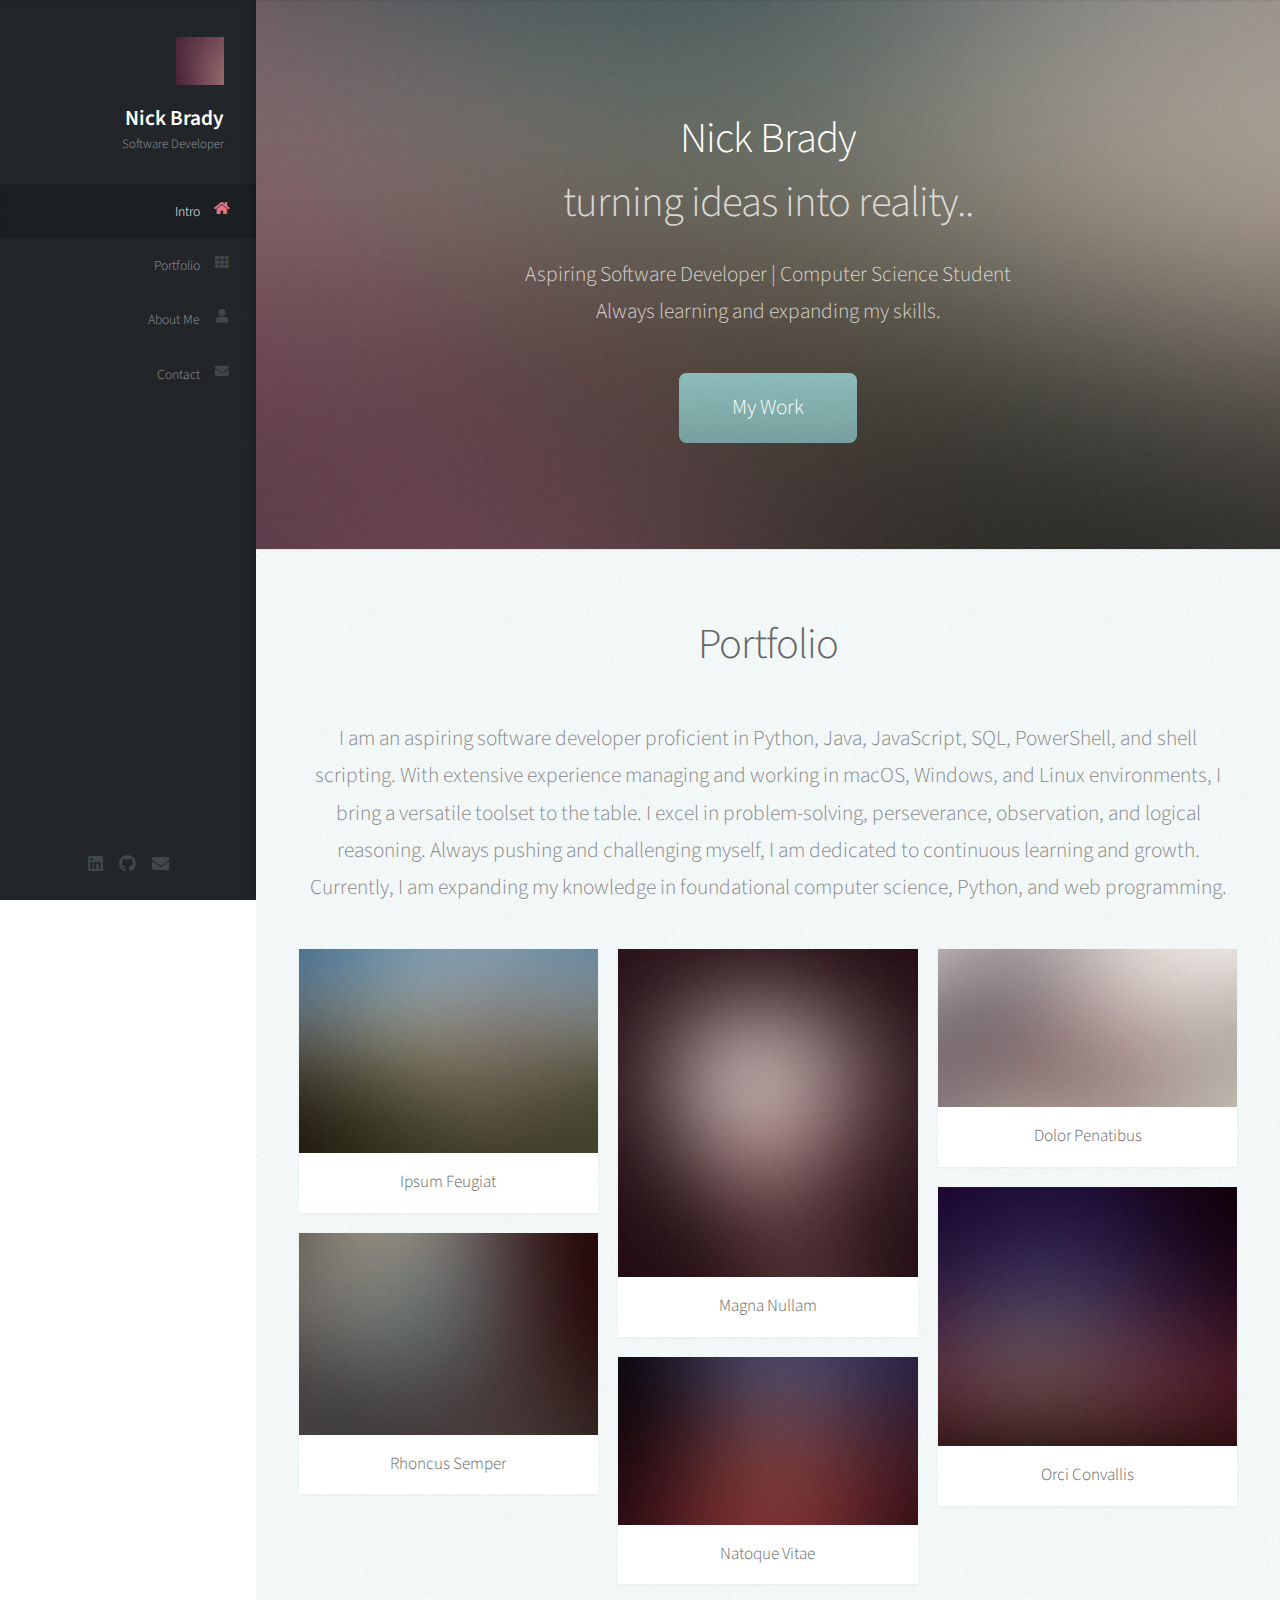
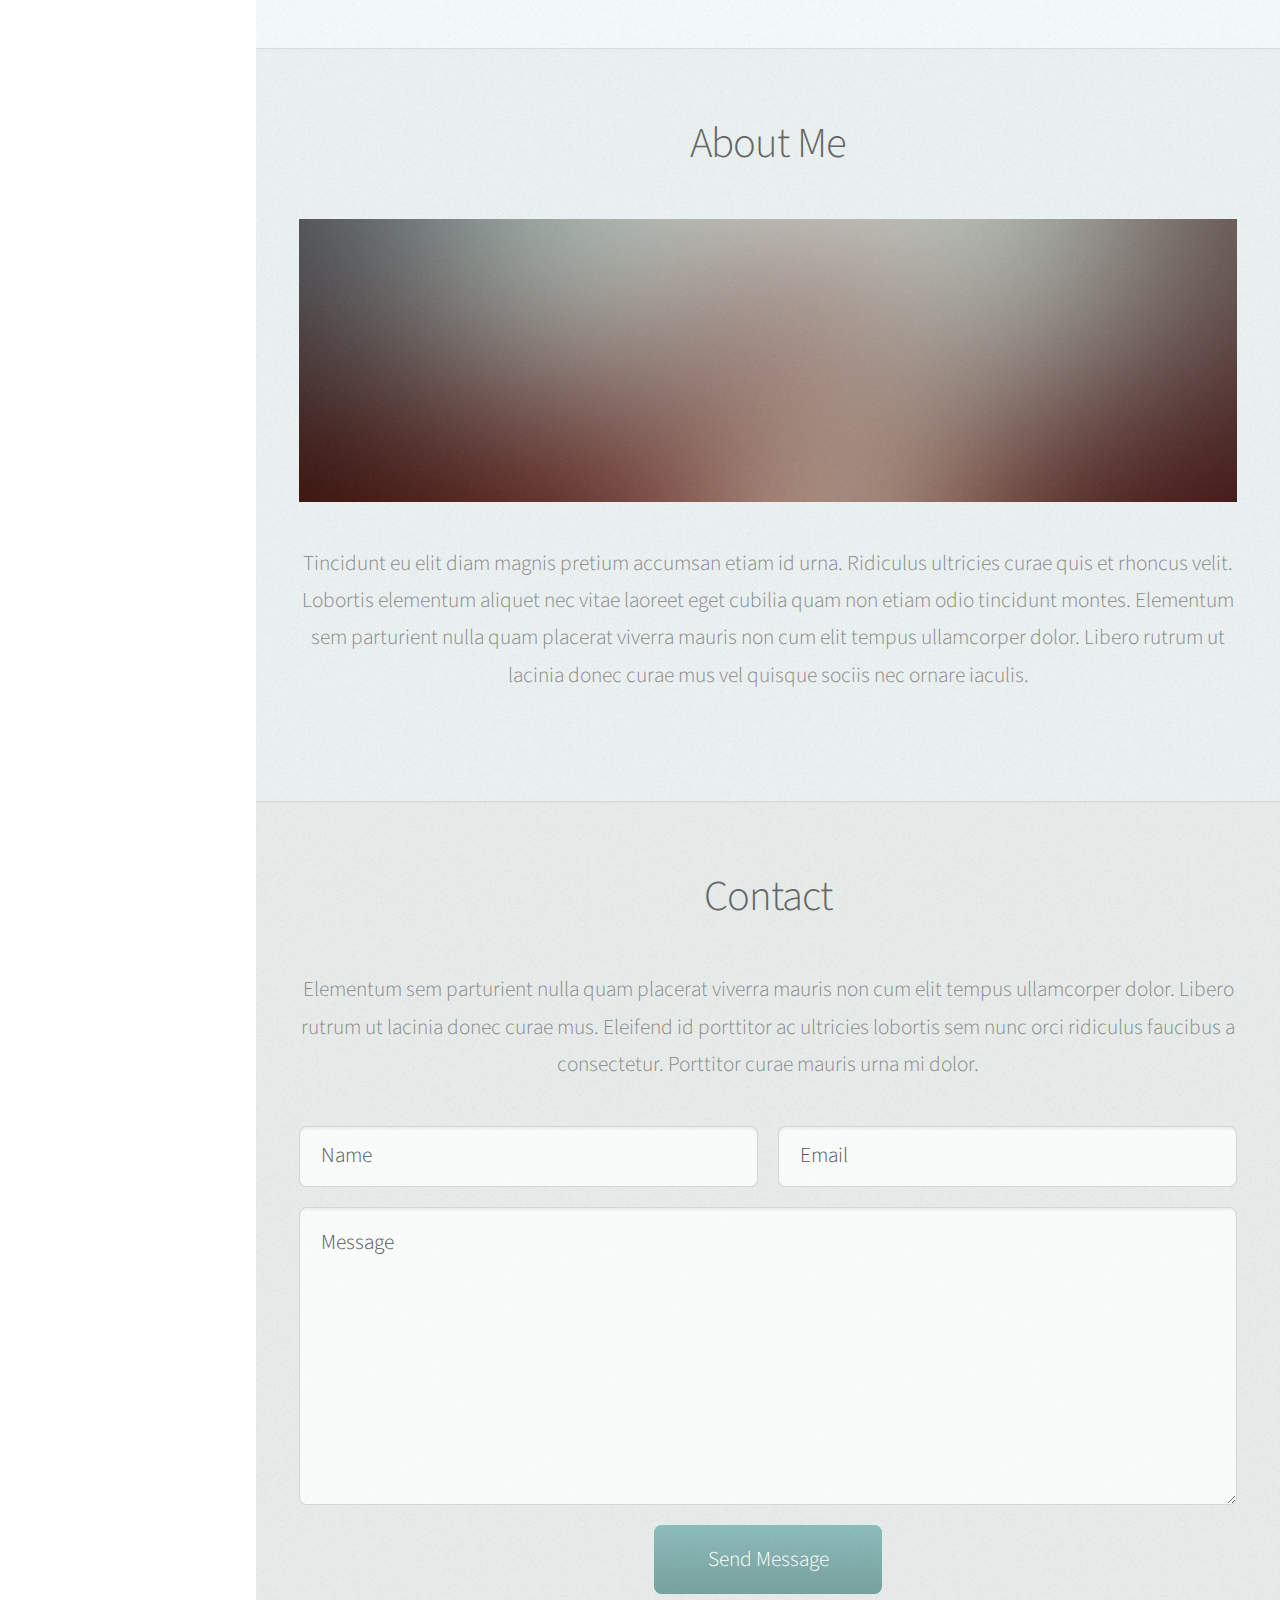
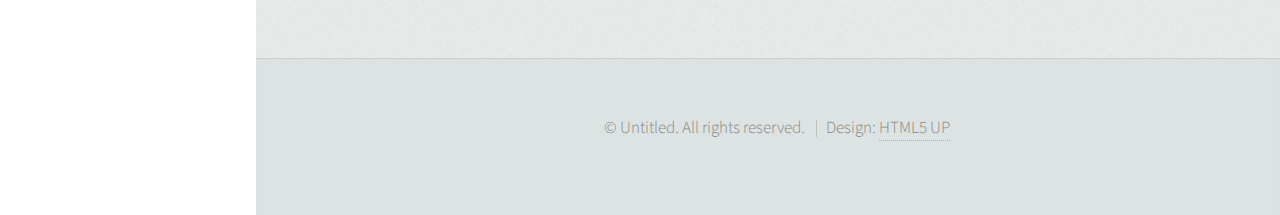
==== commit 0942d478: "add the summary paragraph  above the portfolio" ====
--- a/index.html
+++ b/index.html
@@ -5,204 +5,215 @@
 	Free for personal and commercial use under the CCA 3.0 license (html5up.net/license)
 -->
 <html>
-	<head>
-		<title>Nick Brady</title>
-		<meta charset="utf-8" />
-		<meta name="viewport" content="width=device-width, initial-scale=1, user-scalable=no" />
-		<link rel="stylesheet" href="assets/css/main.css" />
-	</head>
-	<body class="is-preload">
-
-		<!-- Header -->
-			<div id="header">
-
-				<div class="top">
-
-					<!-- Logo -->
-						<div id="logo">
-							<span class="image avatar48"><img src="images/avatar.jpg" alt="" /></span>
-							<h1 id="title">Nick Brady</h1>
-							<p>Software Developer</p>
+
+<head>
+	<title>Nick Brady</title>
+	<meta charset="utf-8" />
+	<meta name="viewport" content="width=device-width, initial-scale=1, user-scalable=no" />
+	<link rel="stylesheet" href="assets/css/main.css" />
+</head>
+
+<body class="is-preload">
+
+	<!-- Header -->
+	<div id="header">
+
+		<div class="top">
+
+			<!-- Logo -->
+			<div id="logo">
+				<span class="image avatar48"><img src="images/avatar.jpg" alt="" /></span>
+				<h1 id="title">Nick Brady</h1>
+				<p>Software Developer</p>
+			</div>
+
+			<!-- Nav -->
+			<nav id="nav">
+				<ul>
+					<li><a href="#top" id="top-link"><span class="icon solid fa-home">Intro</span></a></li>
+					<li><a href="#portfolio" id="portfolio-link"><span class="icon solid fa-th">Portfolio</span></a>
+					</li>
+					<li><a href="#about" id="about-link"><span class="icon solid fa-user">About Me</span></a></li>
+					<li><a href="#contact" id="contact-link"><span class="icon solid fa-envelope">Contact</span></a>
+					</li>
+				</ul>
+			</nav>
+
+		</div>
+
+		<div class="bottom">
+
+			<!-- Social Icons -->
+			<ul class="icons">
+				<!-- <li><a href="#" class="icon brands fa-twitter"><span class="label">Twitter</span></a></li> -->
+				<li><a href="https://www.linkedin.com/in/nick-brady-5715752b3/" class="icon brands fa-linkedin"><span
+							class="label">LinkedIn</span></a></li>
+				<li><a href="https://github.com/peppapig450" class="icon brands fa-github"><span
+							class="label">Github</span></a></li>
+				<!-- <li><a href="#" class="icon brands fa-dribbble"><span class="label">Dribbble</span></a></li> -->
+				<li><a href="mailto:nbgenius1@gmail.com" class="icon solid fa-envelope"><span
+							class="label">Email</span></a></li>
+			</ul>
+
+		</div>
+
+	</div>
+
+	<!-- Main -->
+	<div id="main">
+
+		<!-- Intro -->
+		<section id="top" class="one dark cover">
+			<div class="container">
+
+				<header>
+					<h2 class="alt"><strong>Nick Brady</strong><br />
+						turning ideas into reality.</a>.</h2>
+					<p>Aspiring Software Developer | Computer Science Student<br />
+						Always learning and expanding my skills.</p>
+				</header>
+
+				<footer>
+					<a href="#portfolio" class="button scrolly">My Work</a>
+				</footer>
+
+			</div>
+		</section>
+
+		<!-- Portfolio -->
+		<section id="portfolio" class="two">
+			<div class="container">
+
+				<header>
+					<h2>Portfolio</h2>
+				</header>
+
+				<p>I am an aspiring software developer proficient in Python, Java, JavaScript, SQL, PowerShell, and
+					shell scripting. With extensive experience managing and working in macOS, Windows, and Linux
+					environments, I bring a versatile toolset to the table. I excel in problem-solving, perseverance,
+					observation, and logical reasoning. Always pushing and challenging myself, I am dedicated to
+					continuous learning and growth. Currently, I am expanding my knowledge in foundational computer
+					science, Python, and web programming. </p>
+
+				<div class="row">
+					<div class="col-4 col-12-mobile">
+						<article class="item">
+							<a href="#" class="image fit"><img src="images/pic02.jpg" alt="" /></a>
+							<header>
+								<h3>Ipsum Feugiat</h3>
+							</header>
+						</article>
+						<article class="item">
+							<a href="#" class="image fit"><img src="images/pic03.jpg" alt="" /></a>
+							<header>
+								<h3>Rhoncus Semper</h3>
+							</header>
+						</article>
+					</div>
+					<div class="col-4 col-12-mobile">
+						<article class="item">
+							<a href="#" class="image fit"><img src="images/pic04.jpg" alt="" /></a>
+							<header>
+								<h3>Magna Nullam</h3>
+							</header>
+						</article>
+						<article class="item">
+							<a href="#" class="image fit"><img src="images/pic05.jpg" alt="" /></a>
+							<header>
+								<h3>Natoque Vitae</h3>
+							</header>
+						</article>
+					</div>
+					<div class="col-4 col-12-mobile">
+						<article class="item">
+							<a href="#" class="image fit"><img src="images/pic06.jpg" alt="" /></a>
+							<header>
+								<h3>Dolor Penatibus</h3>
+							</header>
+						</article>
+						<article class="item">
+							<a href="#" class="image fit"><img src="images/pic07.jpg" alt="" /></a>
+							<header>
+								<h3>Orci Convallis</h3>
+							</header>
+						</article>
+					</div>
+				</div>
+
+			</div>
+		</section>
+
+		<!-- About Me -->
+		<section id="about" class="three">
+			<div class="container">
+
+				<header>
+					<h2>About Me</h2>
+				</header>
+
+				<a href="#" class="image featured"><img src="images/pic08.jpg" alt="" /></a>
+
+				<p>Tincidunt eu elit diam magnis pretium accumsan etiam id urna. Ridiculus
+					ultricies curae quis et rhoncus velit. Lobortis elementum aliquet nec vitae
+					laoreet eget cubilia quam non etiam odio tincidunt montes. Elementum sem
+					parturient nulla quam placerat viverra mauris non cum elit tempus ullamcorper
+					dolor. Libero rutrum ut lacinia donec curae mus vel quisque sociis nec
+					ornare iaculis.</p>
+
+			</div>
+		</section>
+
+		<!-- Contact -->
+		<section id="contact" class="four">
+			<div class="container">
+
+				<header>
+					<h2>Contact</h2>
+				</header>
+
+				<p>Elementum sem parturient nulla quam placerat viverra
+					mauris non cum elit tempus ullamcorper dolor. Libero rutrum ut lacinia
+					donec curae mus. Eleifend id porttitor ac ultricies lobortis sem nunc
+					orci ridiculus faucibus a consectetur. Porttitor curae mauris urna mi dolor.</p>
+
+				<form method="post" action="#">
+					<div class="row">
+						<div class="col-6 col-12-mobile"><input type="text" name="name" placeholder="Name" /></div>
+						<div class="col-6 col-12-mobile"><input type="text" name="email" placeholder="Email" /></div>
+						<div class="col-12">
+							<textarea name="message" placeholder="Message"></textarea>
 						</div>
-
-					<!-- Nav -->
-						<nav id="nav">
-							<ul>
-								<li><a href="#top" id="top-link"><span class="icon solid fa-home">Intro</span></a></li>
-								<li><a href="#portfolio" id="portfolio-link"><span class="icon solid fa-th">Portfolio</span></a></li>
-								<li><a href="#about" id="about-link"><span class="icon solid fa-user">About Me</span></a></li>
-								<li><a href="#contact" id="contact-link"><span class="icon solid fa-envelope">Contact</span></a></li>
-							</ul>
-						</nav>
-
-				</div>
-
-				<div class="bottom">
-
-					<!-- Social Icons -->
-						<ul class="icons">
-							<!-- <li><a href="#" class="icon brands fa-twitter"><span class="label">Twitter</span></a></li> -->
-							<li><a href="https://www.linkedin.com/in/nick-brady-5715752b3/" class="icon brands fa-linkedin"><span class="label">LinkedIn</span></a></li>
-							<li><a href="https://github.com/peppapig450" class="icon brands fa-github"><span class="label">Github</span></a></li>
-							<!-- <li><a href="#" class="icon brands fa-dribbble"><span class="label">Dribbble</span></a></li> -->
-							<li><a href="mailto:nbgenius1@gmail.com" class="icon solid fa-envelope"><span class="label">Email</span></a></li>
-						</ul>
-
-				</div>
-
-			</div>
-
-		<!-- Main -->
-			<div id="main">
-
-				<!-- Intro -->
-					<section id="top" class="one dark cover">
-						<div class="container">
-
-							<header>
-								<h2 class="alt"><strong>Nick Brady</strong><br />
-								turning ideas into reality.</a>.</h2>
-								<p>Aspiring Software Developer | Computer Science Student<br />
-								Always learning and expanding my skills.</p>
-							</header>
-
-							<footer>
-								<a href="#portfolio" class="button scrolly">My Work</a>
-							</footer>
-
+						<div class="col-12">
+							<input type="submit" value="Send Message" />
 						</div>
-					</section>
-
-				<!-- Portfolio -->
-					<section id="portfolio" class="two">
-						<div class="container">
-
-							<header>
-								<h2>Portfolio</h2>
-							</header>
-
-							<p>Vitae natoque dictum etiam semper magnis enim feugiat convallis convallis
-							egestas rhoncus ridiculus in quis risus amet curabitur tempor orci penatibus.
-							Tellus erat mauris ipsum fermentum etiam vivamus eget. Nunc nibh morbi quis
-							fusce hendrerit lacus ridiculus.</p>
-
-							<div class="row">
-								<div class="col-4 col-12-mobile">
-									<article class="item">
-										<a href="#" class="image fit"><img src="images/pic02.jpg" alt="" /></a>
-										<header>
-											<h3>Ipsum Feugiat</h3>
-										</header>
-									</article>
-									<article class="item">
-										<a href="#" class="image fit"><img src="images/pic03.jpg" alt="" /></a>
-										<header>
-											<h3>Rhoncus Semper</h3>
-										</header>
-									</article>
-								</div>
-								<div class="col-4 col-12-mobile">
-									<article class="item">
-										<a href="#" class="image fit"><img src="images/pic04.jpg" alt="" /></a>
-										<header>
-											<h3>Magna Nullam</h3>
-										</header>
-									</article>
-									<article class="item">
-										<a href="#" class="image fit"><img src="images/pic05.jpg" alt="" /></a>
-										<header>
-											<h3>Natoque Vitae</h3>
-										</header>
-									</article>
-								</div>
-								<div class="col-4 col-12-mobile">
-									<article class="item">
-										<a href="#" class="image fit"><img src="images/pic06.jpg" alt="" /></a>
-										<header>
-											<h3>Dolor Penatibus</h3>
-										</header>
-									</article>
-									<article class="item">
-										<a href="#" class="image fit"><img src="images/pic07.jpg" alt="" /></a>
-										<header>
-											<h3>Orci Convallis</h3>
-										</header>
-									</article>
-								</div>
-							</div>
-
-						</div>
-					</section>
-
-				<!-- About Me -->
-					<section id="about" class="three">
-						<div class="container">
-
-							<header>
-								<h2>About Me</h2>
-							</header>
-
-							<a href="#" class="image featured"><img src="images/pic08.jpg" alt="" /></a>
-
-							<p>Tincidunt eu elit diam magnis pretium accumsan etiam id urna. Ridiculus
-							ultricies curae quis et rhoncus velit. Lobortis elementum aliquet nec vitae
-							laoreet eget cubilia quam non etiam odio tincidunt montes. Elementum sem
-							parturient nulla quam placerat viverra mauris non cum elit tempus ullamcorper
-							dolor. Libero rutrum ut lacinia donec curae mus vel quisque sociis nec
-							ornare iaculis.</p>
-
-						</div>
-					</section>
-
-				<!-- Contact -->
-					<section id="contact" class="four">
-						<div class="container">
-
-							<header>
-								<h2>Contact</h2>
-							</header>
-
-							<p>Elementum sem parturient nulla quam placerat viverra
-							mauris non cum elit tempus ullamcorper dolor. Libero rutrum ut lacinia
-							donec curae mus. Eleifend id porttitor ac ultricies lobortis sem nunc
-							orci ridiculus faucibus a consectetur. Porttitor curae mauris urna mi dolor.</p>
-
-							<form method="post" action="#">
-								<div class="row">
-									<div class="col-6 col-12-mobile"><input type="text" name="name" placeholder="Name" /></div>
-									<div class="col-6 col-12-mobile"><input type="text" name="email" placeholder="Email" /></div>
-									<div class="col-12">
-										<textarea name="message" placeholder="Message"></textarea>
-									</div>
-									<div class="col-12">
-										<input type="submit" value="Send Message" />
-									</div>
-								</div>
-							</form>
-
-						</div>
-					</section>
-
-			</div>
-
-		<!-- Footer -->
-			<div id="footer">
-
-				<!-- Copyright -->
-					<ul class="copyright">
-						<li>&copy; Untitled. All rights reserved.</li><li>Design: <a href="http://html5up.net">HTML5 UP</a></li>
-					</ul>
-
-			</div>
-
-		<!-- Scripts -->
-			<script src="assets/js/jquery.min.js"></script>
-			<script src="assets/js/jquery.scrolly.min.js"></script>
-			<script src="assets/js/jquery.scrollex.min.js"></script>
-			<script src="assets/js/browser.min.js"></script>
-			<script src="assets/js/breakpoints.min.js"></script>
-			<script src="assets/js/util.js"></script>
-			<script src="assets/js/main.js"></script>
-
-	</body>
+					</div>
+				</form>
+
+			</div>
+		</section>
+
+	</div>
+
+	<!-- Footer -->
+	<div id="footer">
+
+		<!-- Copyright -->
+		<ul class="copyright">
+			<li>&copy; Untitled. All rights reserved.</li>
+			<li>Design: <a href="http://html5up.net">HTML5 UP</a></li>
+		</ul>
+
+	</div>
+
+	<!-- Scripts -->
+	<script src="assets/js/jquery.min.js"></script>
+	<script src="assets/js/jquery.scrolly.min.js"></script>
+	<script src="assets/js/jquery.scrollex.min.js"></script>
+	<script src="assets/js/browser.min.js"></script>
+	<script src="assets/js/breakpoints.min.js"></script>
+	<script src="assets/js/util.js"></script>
+	<script src="assets/js/main.js"></script>
+
+</body>
+
 </html>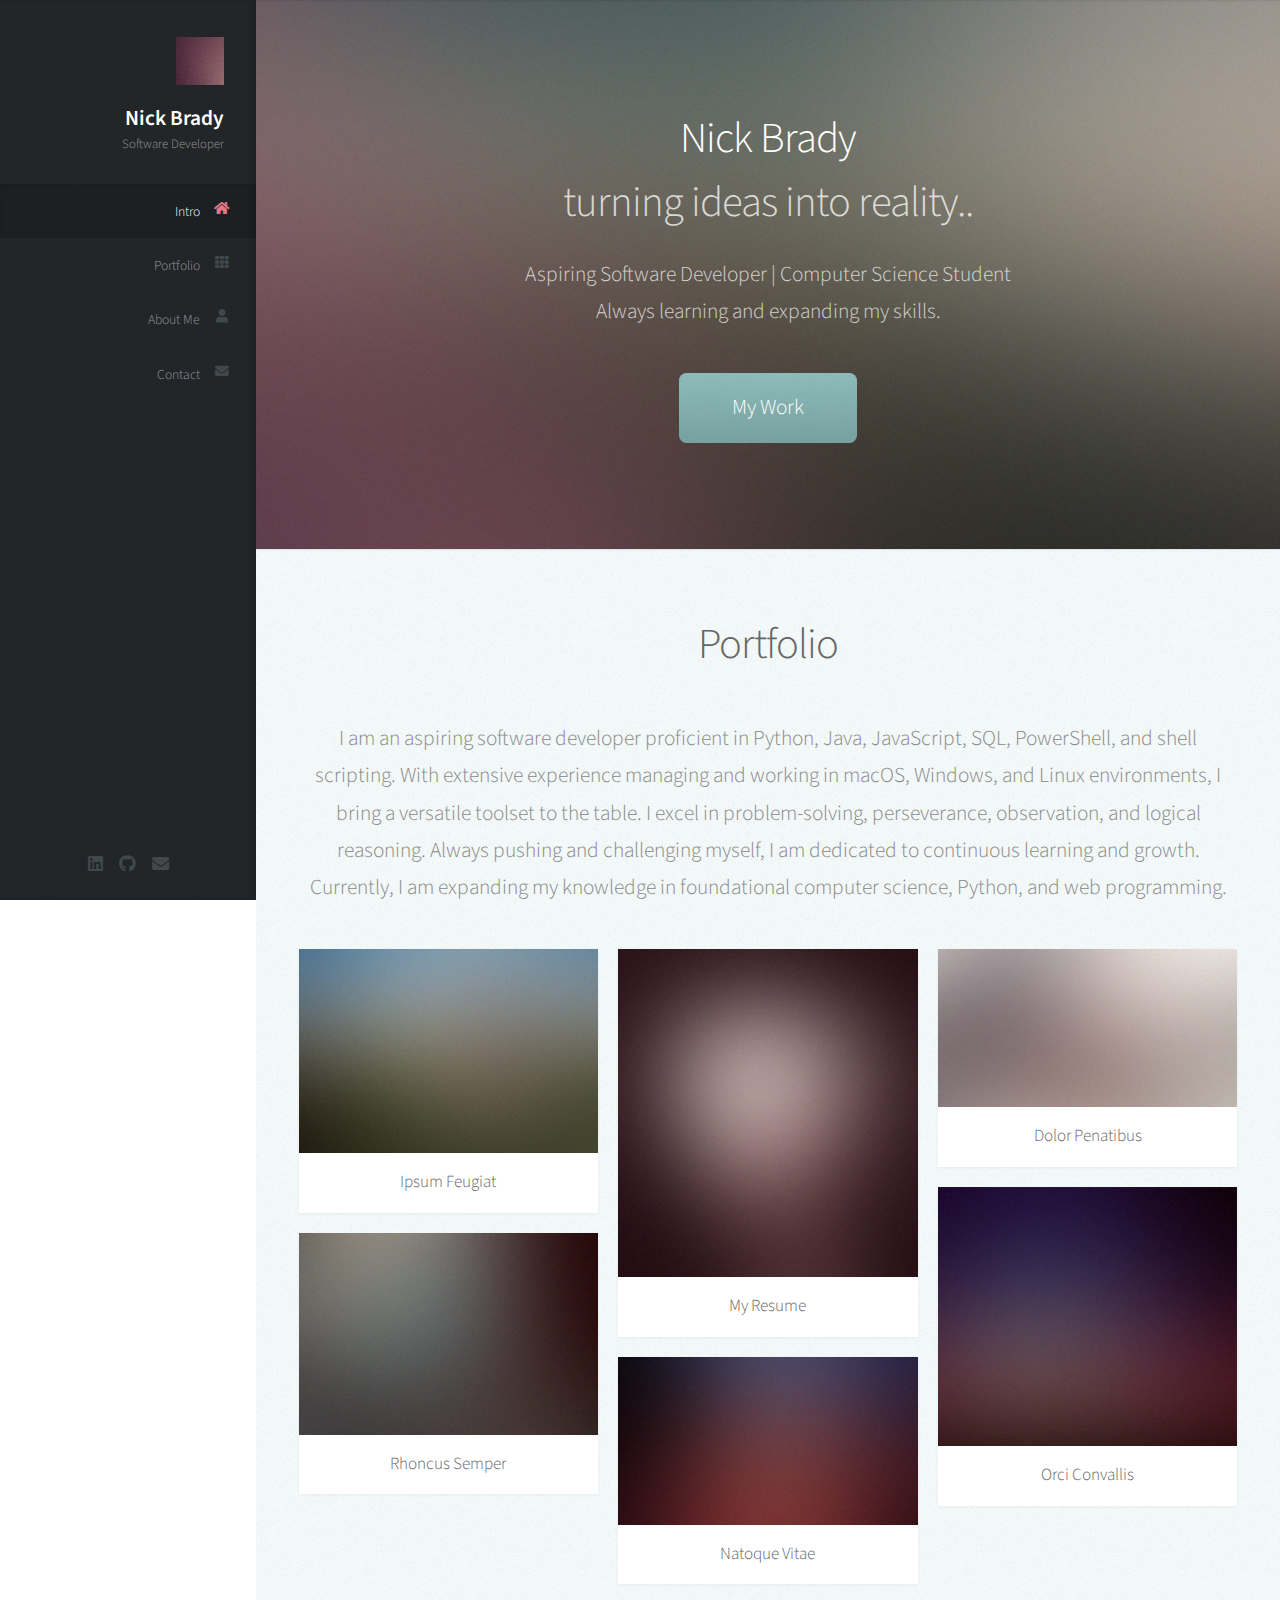
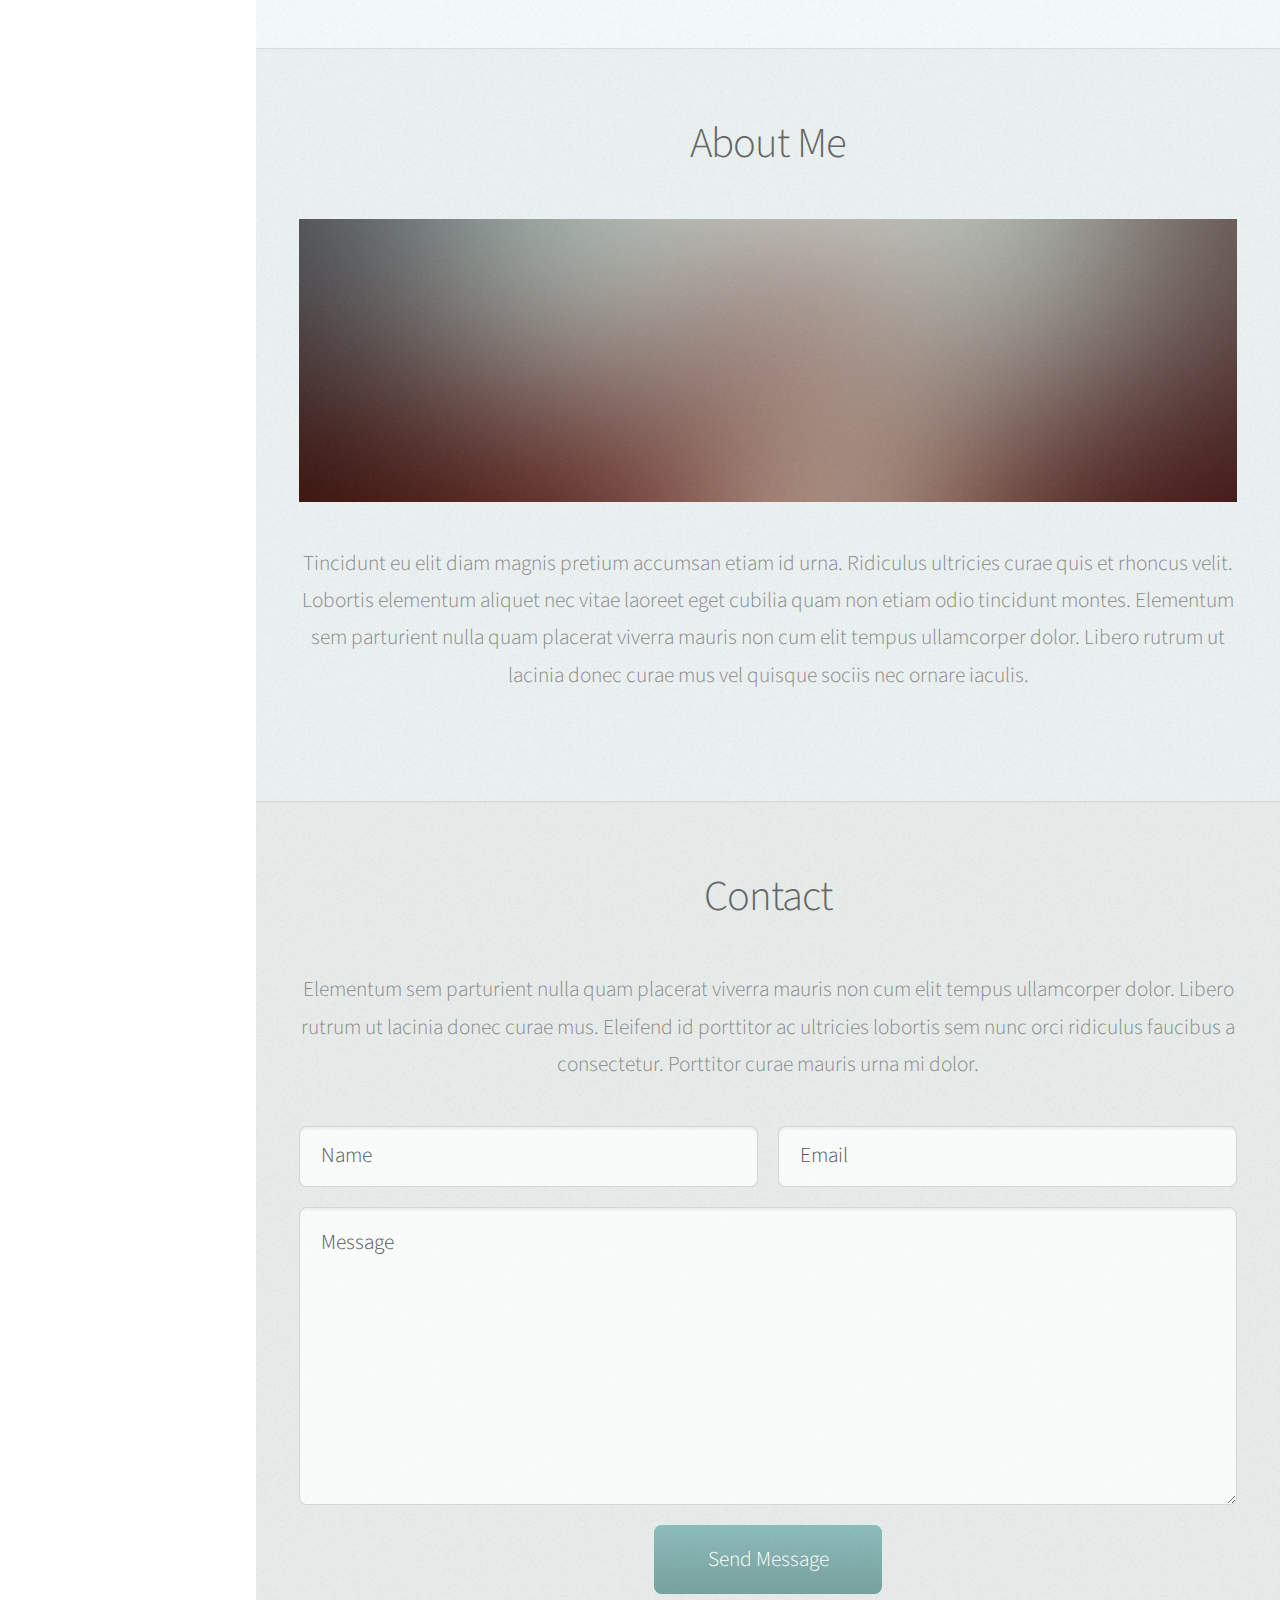
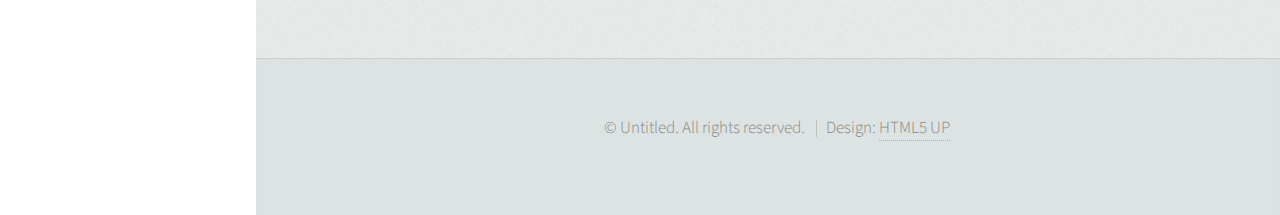
==== commit a75ccb9e: "add the workflow yaml file for the script that will automate updating the resume pdf from the google" ====
--- a/index.html
+++ b/index.html
@@ -112,9 +112,9 @@
 					</div>
 					<div class="col-4 col-12-mobile">
 						<article class="item">
-							<a href="#" class="image fit"><img src="images/pic04.jpg" alt="" /></a>
-							<header>
-								<h3>Magna Nullam</h3>
+							<a href="https://docs.google.com/document/d/10Moyqy0xP28Wik_K2BO3MUyWfMCTbRtHsnt1oEytiLE/edit?usp=sharing" class="image fit"><img src="images/pic04.jpg" alt="Google doc containing resume." /></a>
+							<header>
+								<h3>My Resume</h3>
 							</header>
 						</article>
 						<article class="item">
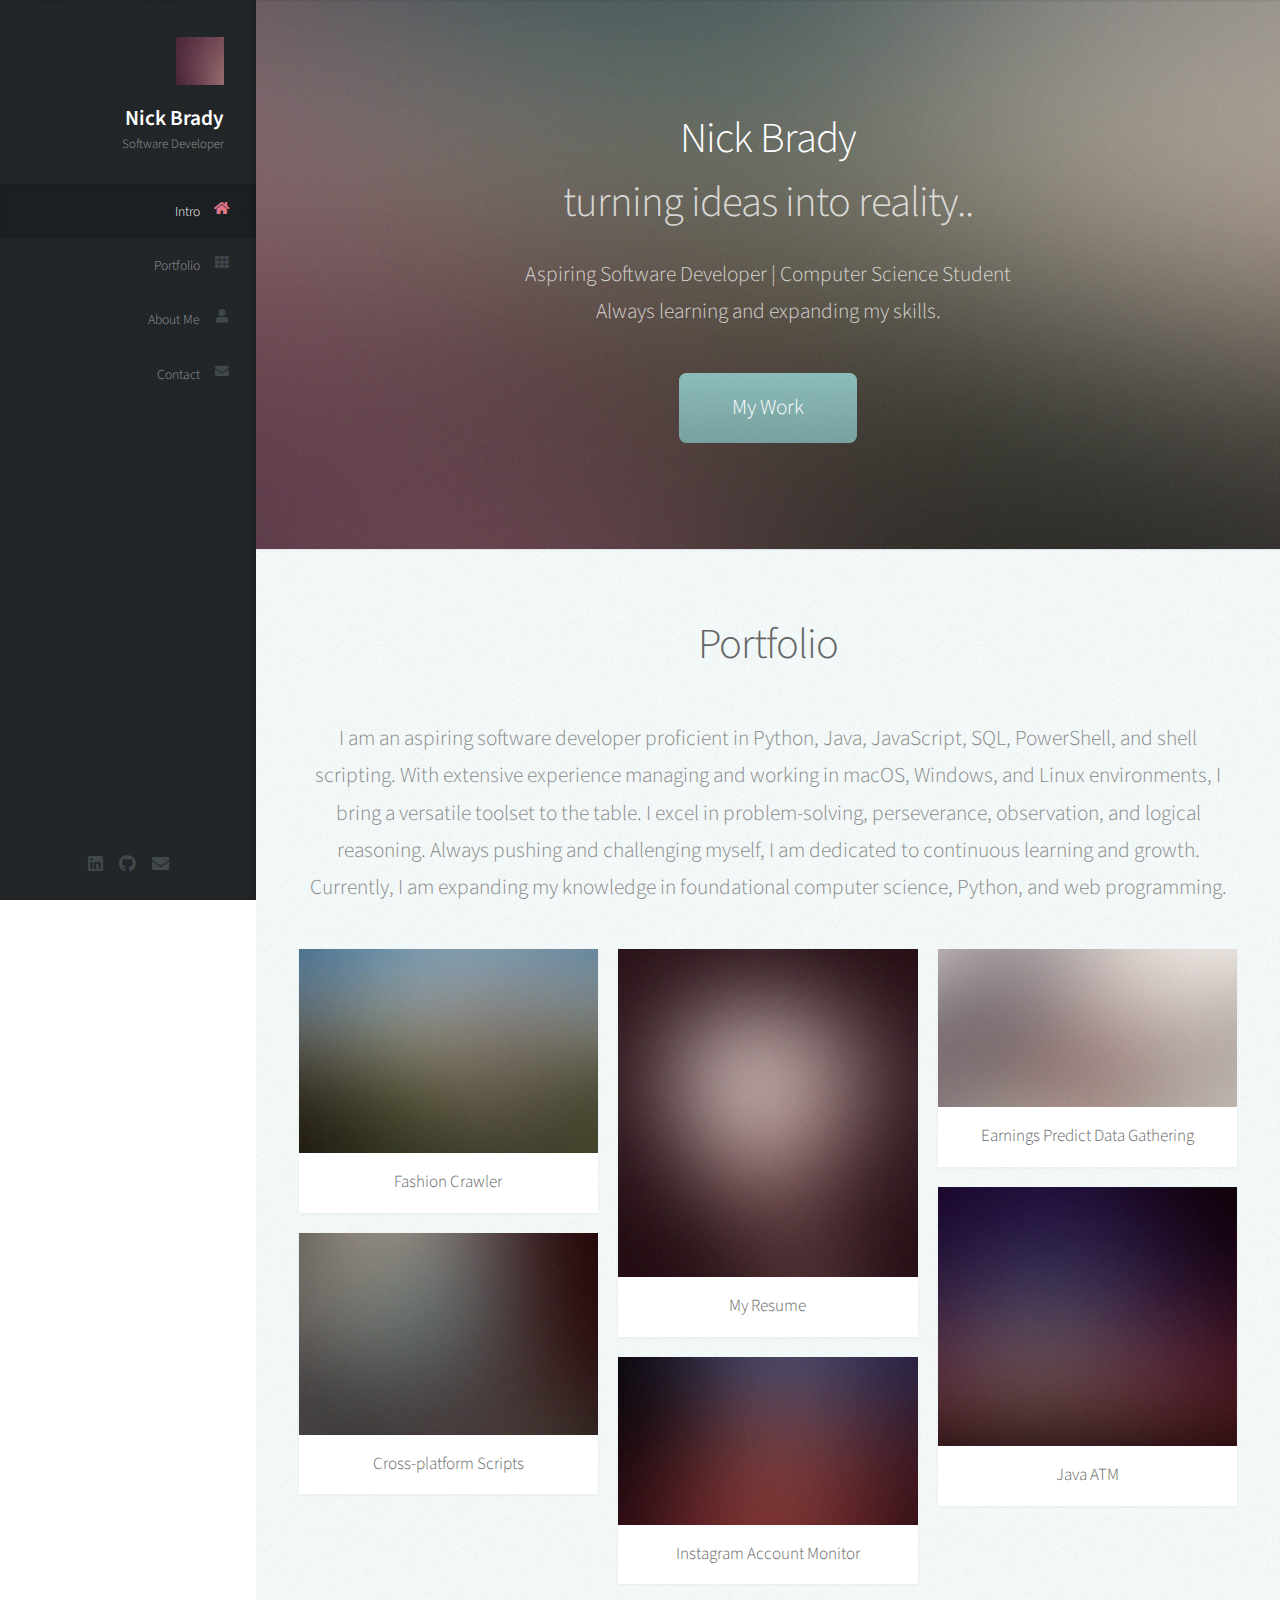
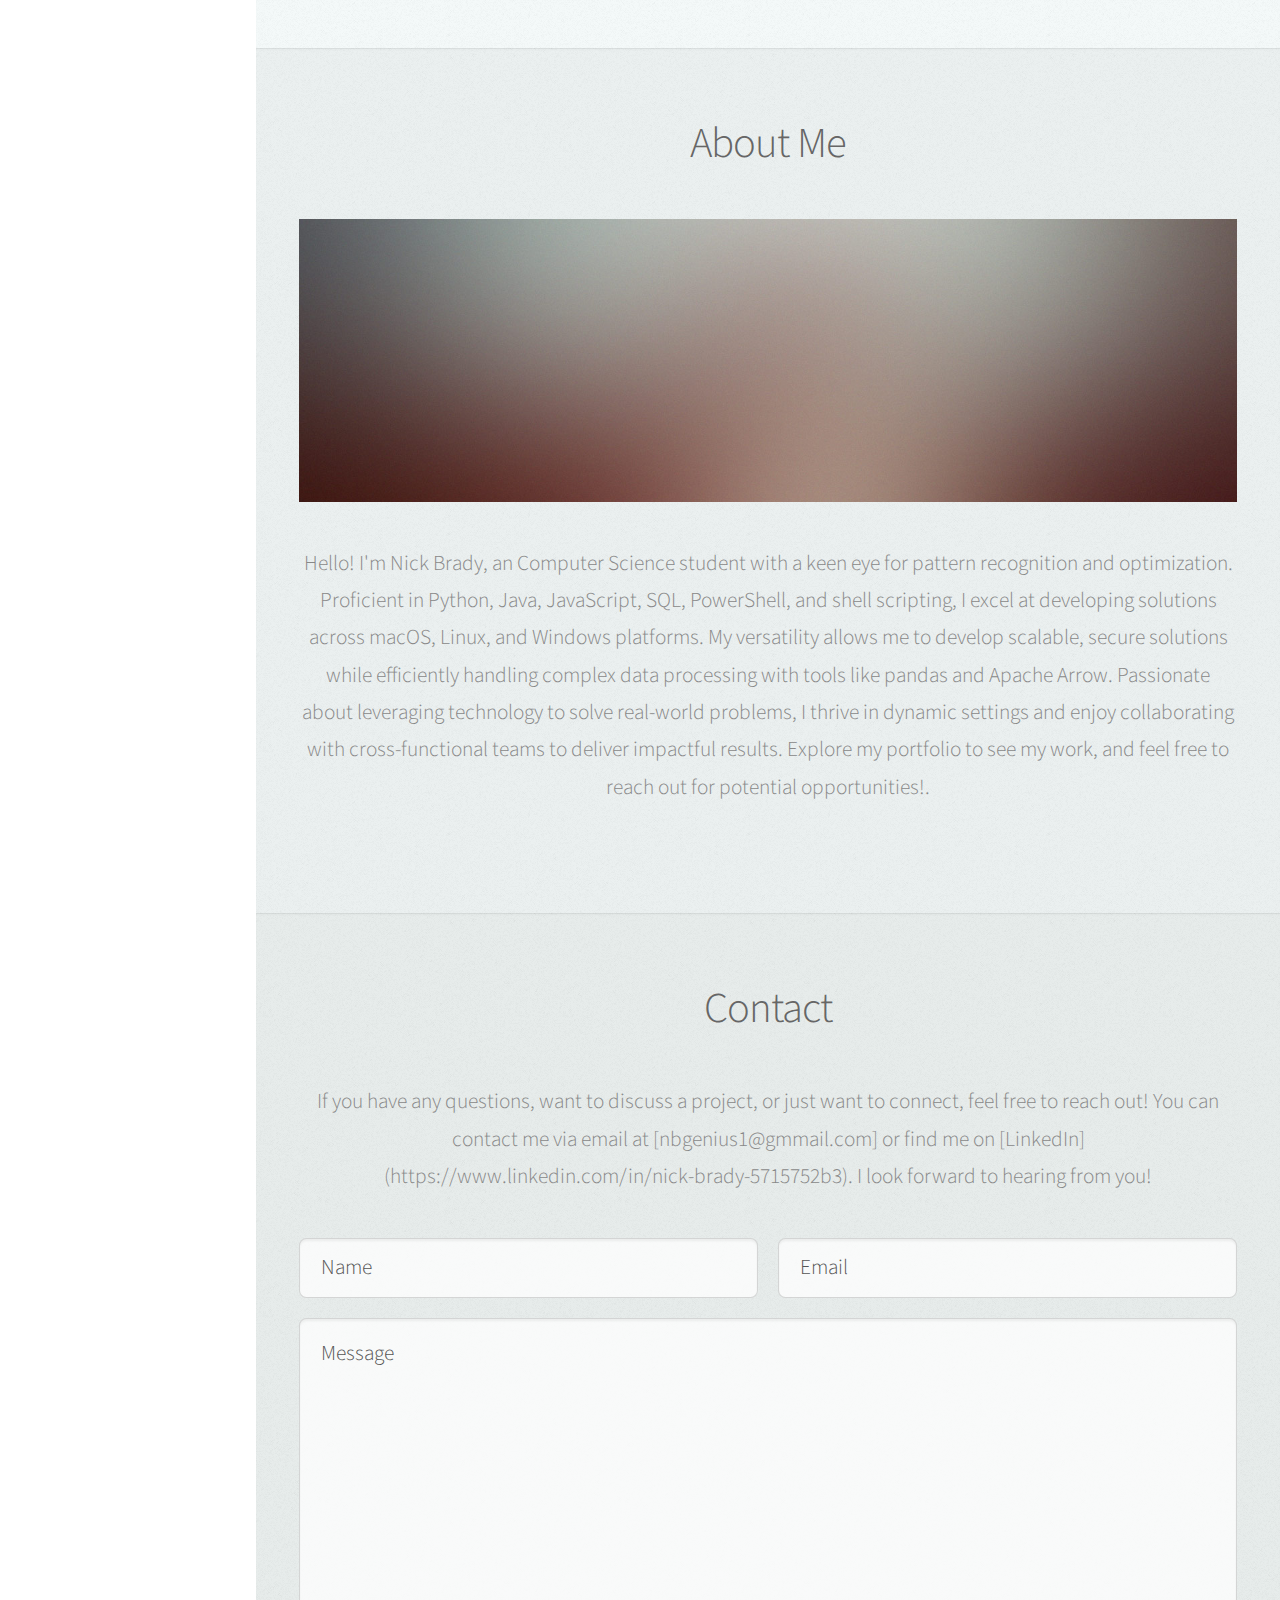
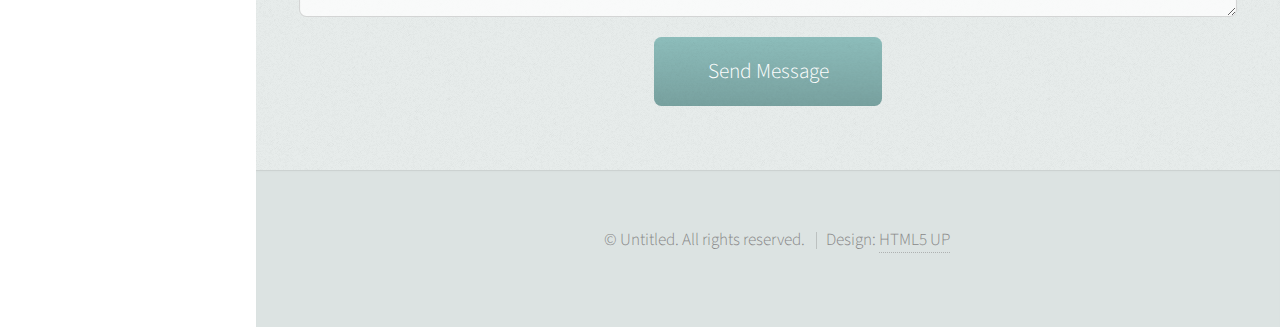
==== commit 9d98c1ea: "write the portfolio part, about me and the contact me part" ====
--- a/index.html
+++ b/index.html
@@ -98,43 +98,49 @@
 				<div class="row">
 					<div class="col-4 col-12-mobile">
 						<article class="item">
-							<a href="#" class="image fit"><img src="images/pic02.jpg" alt="" /></a>
-							<header>
-								<h3>Ipsum Feugiat</h3>
-							</header>
-						</article>
-						<article class="item">
-							<a href="#" class="image fit"><img src="images/pic03.jpg" alt="" /></a>
-							<header>
-								<h3>Rhoncus Semper</h3>
+							<a href="https://github.com/peppapig450/FashionCrawler" class="image fit"><img
+									src="images/pic02.jpg" alt="" /></a>
+							<header>
+								<h3>Fashion Crawler</h3>
+							</header>
+						</article>
+						<article class="item">
+							<a href="https://github.com/peppapig450/scripts" class="image fit"><img
+									src="images/pic03.jpg" alt="" /></a>
+							<header>
+								<h3>Cross-platform Scripts</h3>
 							</header>
 						</article>
 					</div>
 					<div class="col-4 col-12-mobile">
 						<article class="item">
-							<a href="https://docs.google.com/document/d/10Moyqy0xP28Wik_K2BO3MUyWfMCTbRtHsnt1oEytiLE/edit?usp=sharing" class="image fit"><img src="images/pic04.jpg" alt="Google doc containing resume." /></a>
+							<a href="resume.html" class="image fit"><img src="images/pic04.jpg"
+									alt="Google doc containing resume." /></a>
 							<header>
 								<h3>My Resume</h3>
 							</header>
 						</article>
 						<article class="item">
-							<a href="#" class="image fit"><img src="images/pic05.jpg" alt="" /></a>
-							<header>
-								<h3>Natoque Vitae</h3>
+							<a href="https://github.com/peppapig450/instagram-monitor" class="image fit"><img
+									src="images/pic05.jpg" alt="" /></a>
+							<header>
+								<h3>Instagram Account Monitor</h3>
 							</header>
 						</article>
 					</div>
 					<div class="col-4 col-12-mobile">
 						<article class="item">
-							<a href="#" class="image fit"><img src="images/pic06.jpg" alt="" /></a>
-							<header>
-								<h3>Dolor Penatibus</h3>
-							</header>
-						</article>
-						<article class="item">
-							<a href="#" class="image fit"><img src="images/pic07.jpg" alt="" /></a>
-							<header>
-								<h3>Orci Convallis</h3>
+							<a href="https://github.com/peppapig450/EarningsPredictDataGathering" class="image fit"><img
+									src="images/pic06.jpg" alt="" /></a>
+							<header>
+								<h3>Earnings Predict Data Gathering</h3>
+							</header>
+						</article>
+						<article class="item">
+							<a href="https://github.com/peppapig450/AtmGUI" class="image fit"><img
+									src="images/pic07.jpg" alt="" /></a>
+							<header>
+								<h3>Java ATM</h3>
 							</header>
 						</article>
 					</div>
@@ -153,12 +159,14 @@
 
 				<a href="#" class="image featured"><img src="images/pic08.jpg" alt="" /></a>
 
-				<p>Tincidunt eu elit diam magnis pretium accumsan etiam id urna. Ridiculus
-					ultricies curae quis et rhoncus velit. Lobortis elementum aliquet nec vitae
-					laoreet eget cubilia quam non etiam odio tincidunt montes. Elementum sem
-					parturient nulla quam placerat viverra mauris non cum elit tempus ullamcorper
-					dolor. Libero rutrum ut lacinia donec curae mus vel quisque sociis nec
-					ornare iaculis.</p>
+				<p>Hello! I'm Nick Brady, an Computer Science student with a keen eye for pattern recognition and
+					optimization.
+					Proficient in Python, Java, JavaScript, SQL, PowerShell, and shell scripting, I excel at developing
+					solutions across macOS, Linux, and Windows platforms. My versatility allows me to develop scalable,
+					secure solutions while efficiently handling complex data processing with tools like pandas and
+					Apache Arrow. Passionate about leveraging technology to solve real-world problems, I thrive in
+					dynamic settings and enjoy collaborating with cross-functional teams to deliver impactful results.
+					Explore my portfolio to see my work, and feel free to reach out for potential opportunities!.</p>
 
 			</div>
 		</section>
@@ -171,10 +179,9 @@
 					<h2>Contact</h2>
 				</header>
 
-				<p>Elementum sem parturient nulla quam placerat viverra
-					mauris non cum elit tempus ullamcorper dolor. Libero rutrum ut lacinia
-					donec curae mus. Eleifend id porttitor ac ultricies lobortis sem nunc
-					orci ridiculus faucibus a consectetur. Porttitor curae mauris urna mi dolor.</p>
+				<p>If you have any questions, want to discuss a project, or just want to connect, feel free to reach
+					out! You can contact me via email at [nbgenius1@gmmail.com] or find me on
+					[LinkedIn](https://www.linkedin.com/in/nick-brady-5715752b3). I look forward to hearing from you!</p>
 
 				<form method="post" action="#">
 					<div class="row">
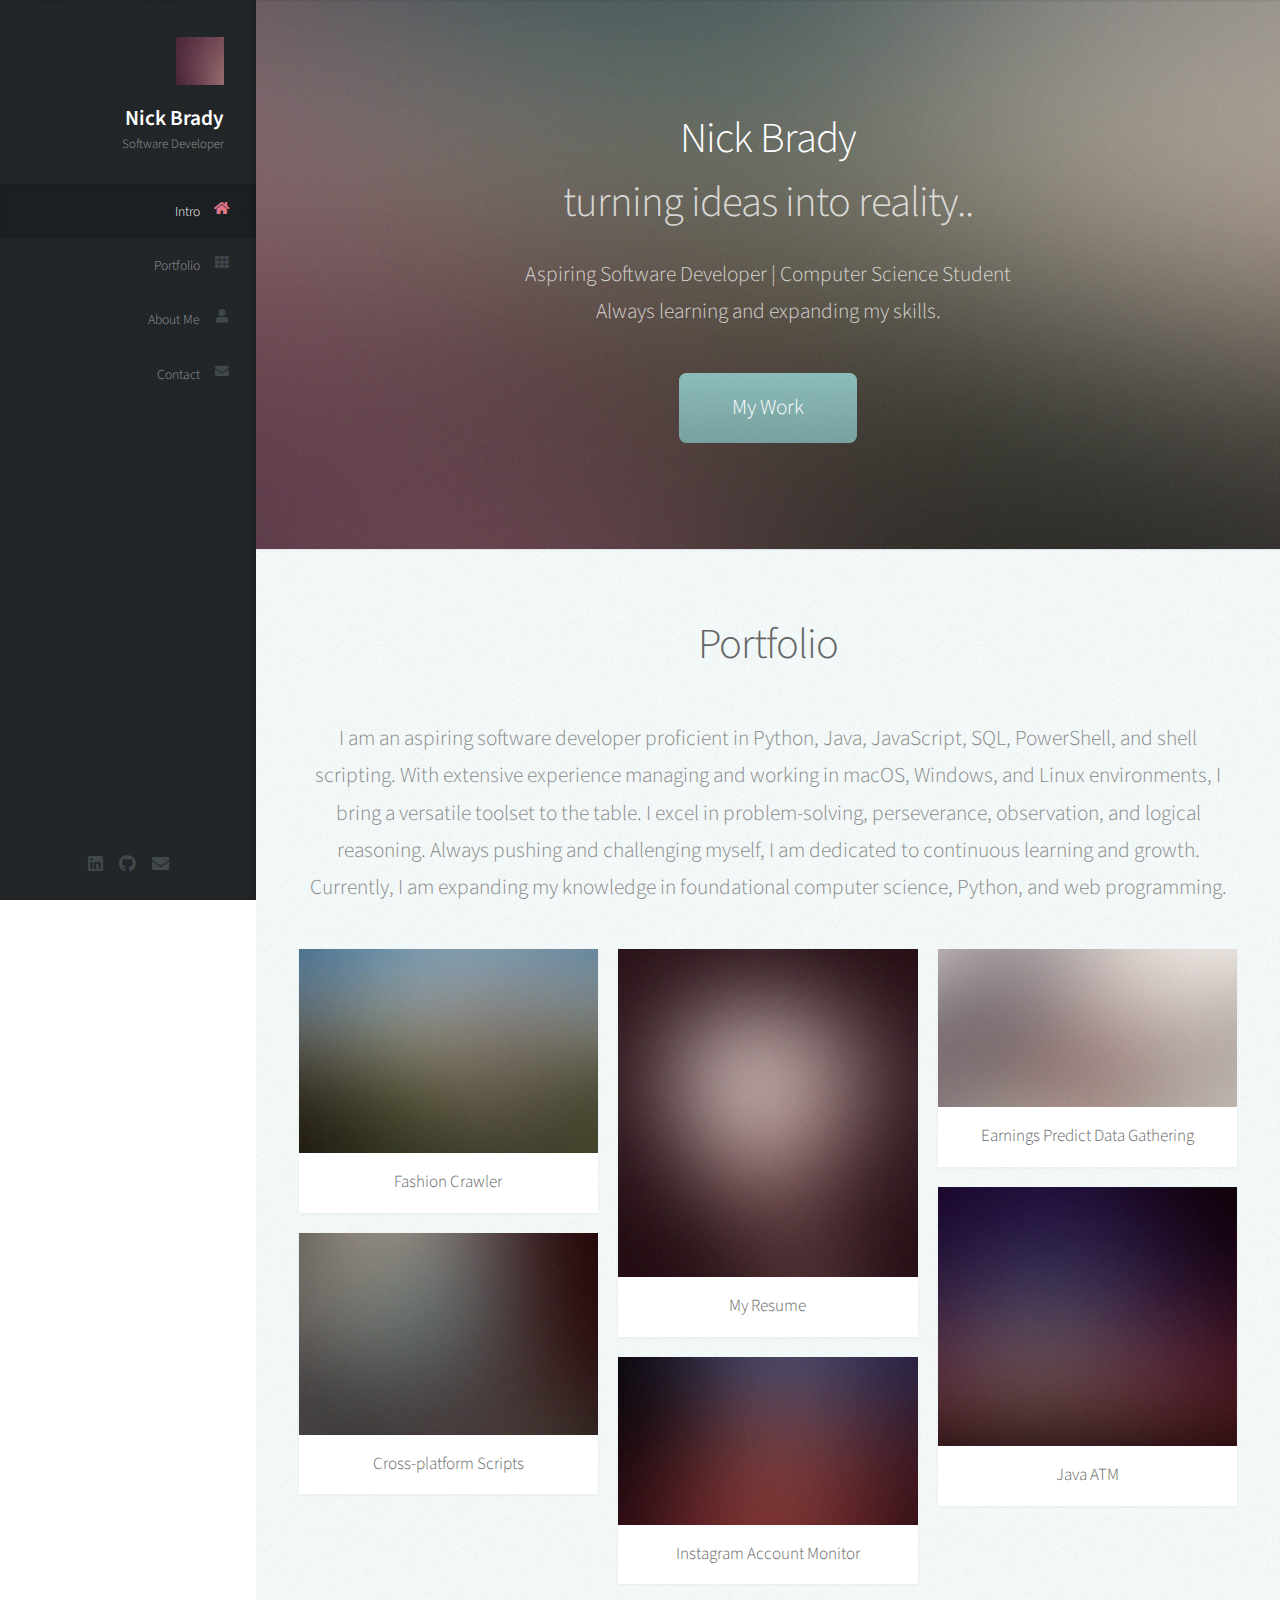
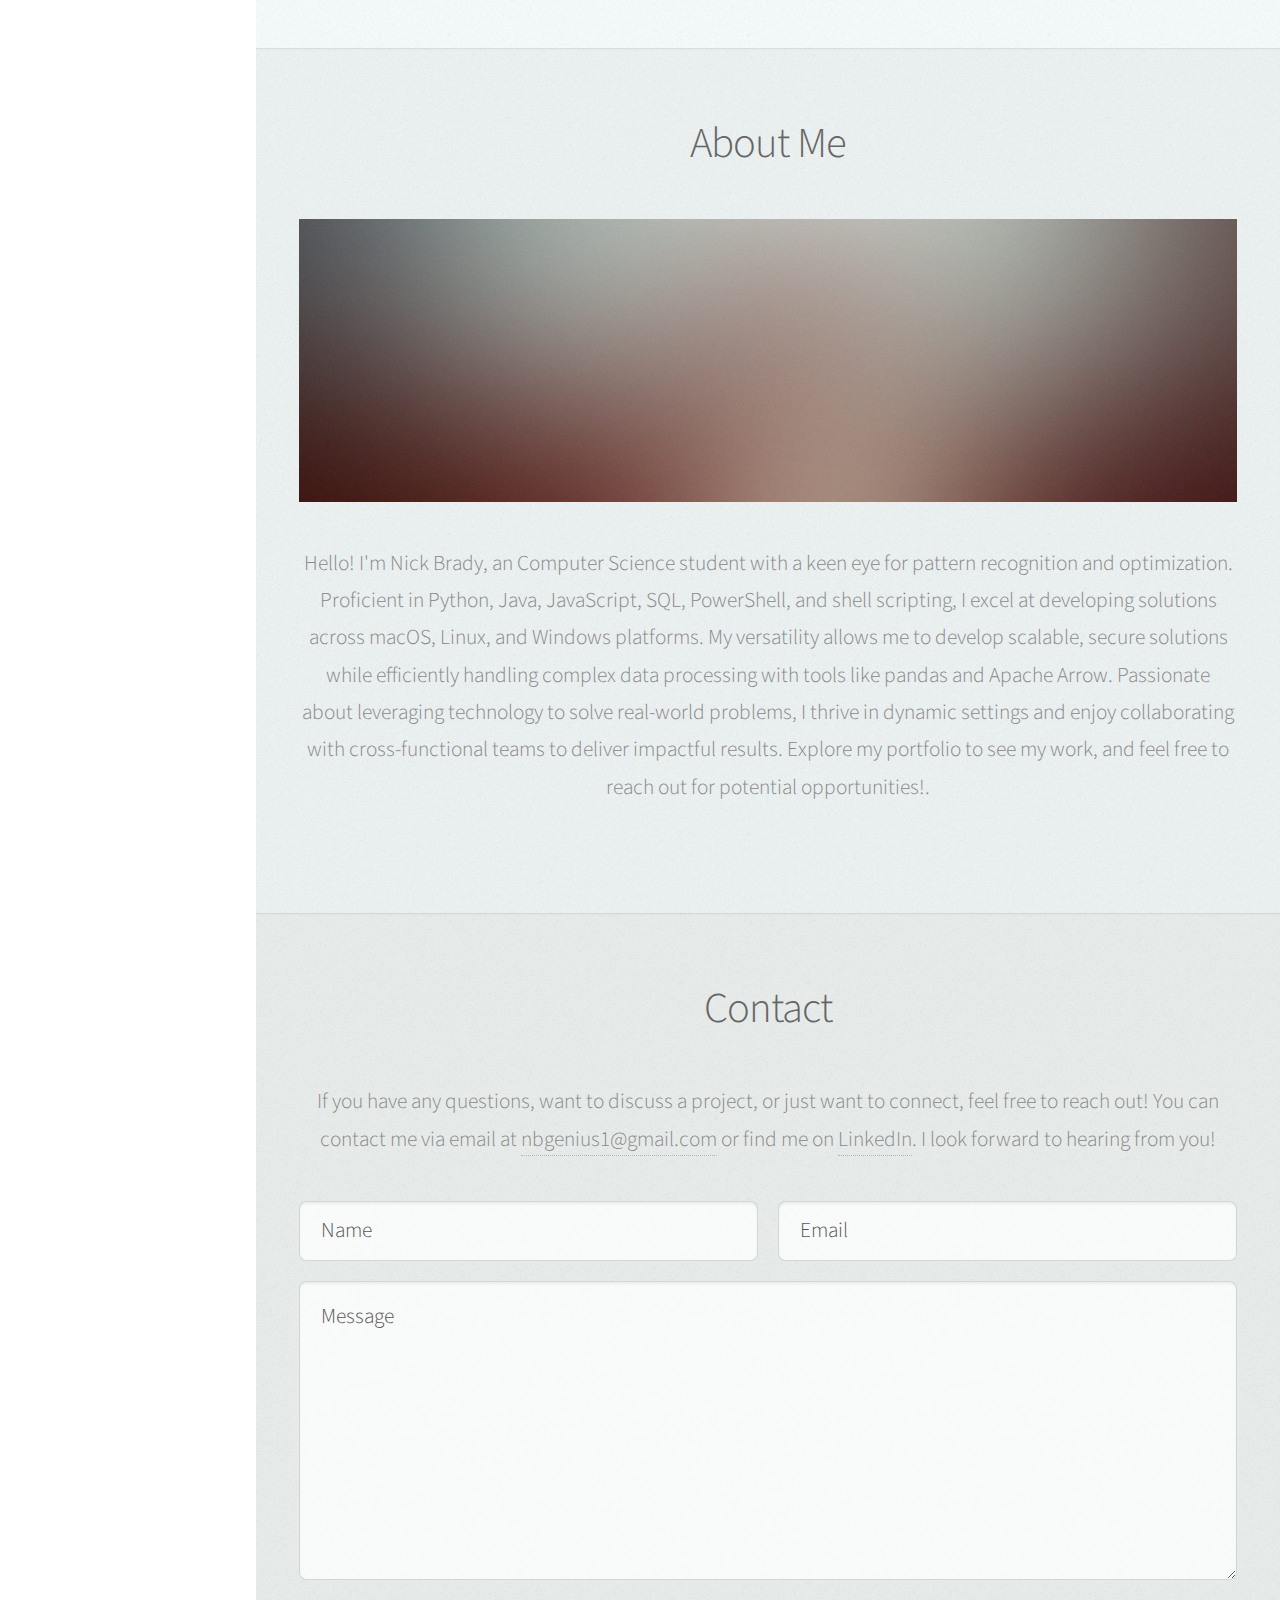
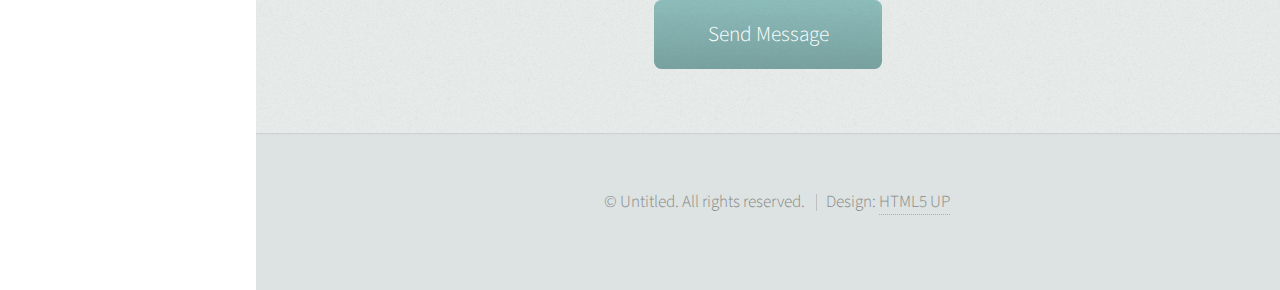
==== commit 4c023023: "format the document and directly href to the google docs viewer for right now." ====
--- a/index.html
+++ b/index.html
@@ -106,7 +106,7 @@
 						</article>
 						<article class="item">
 							<a href="https://github.com/peppapig450/scripts" class="image fit"><img
-									src="images/pic03.jpg" alt="" /></a>
+									src="images/pic03.jpg" alt="Github repository containing scripts for Linux, MacOS, and Windows." /></a>
 							<header>
 								<h3>Cross-platform Scripts</h3>
 							</header>
@@ -114,7 +114,7 @@
 					</div>
 					<div class="col-4 col-12-mobile">
 						<article class="item">
-							<a href="resume.html" class="image fit"><img src="images/pic04.jpg"
+							<a href="https://docs.google.com/viewer?url=https://nickbrady.dev/assets/resume/resume.pdf&embedded=true" class="image fit"><img src="images/pic04.jpg"
 									alt="Google doc containing resume." /></a>
 							<header>
 								<h3>My Resume</h3>
@@ -180,8 +180,11 @@
 				</header>
 
 				<p>If you have any questions, want to discuss a project, or just want to connect, feel free to reach
-					out! You can contact me via email at [nbgenius1@gmmail.com] or find me on
-					[LinkedIn](https://www.linkedin.com/in/nick-brady-5715752b3). I look forward to hearing from you!</p>
+					out! You can contact me via email at <a href="mailto:nbgeniu1@gmail.com">nbgenius1@gmail.com</a> or
+					find me on
+					<a href="https://www.linkedin.com/in/nick-brady-5715752b3">LinkedIn</a>. I look forward to hearing
+					from you!
+				</p>
 
 				<form method="post" action="#">
 					<div class="row">
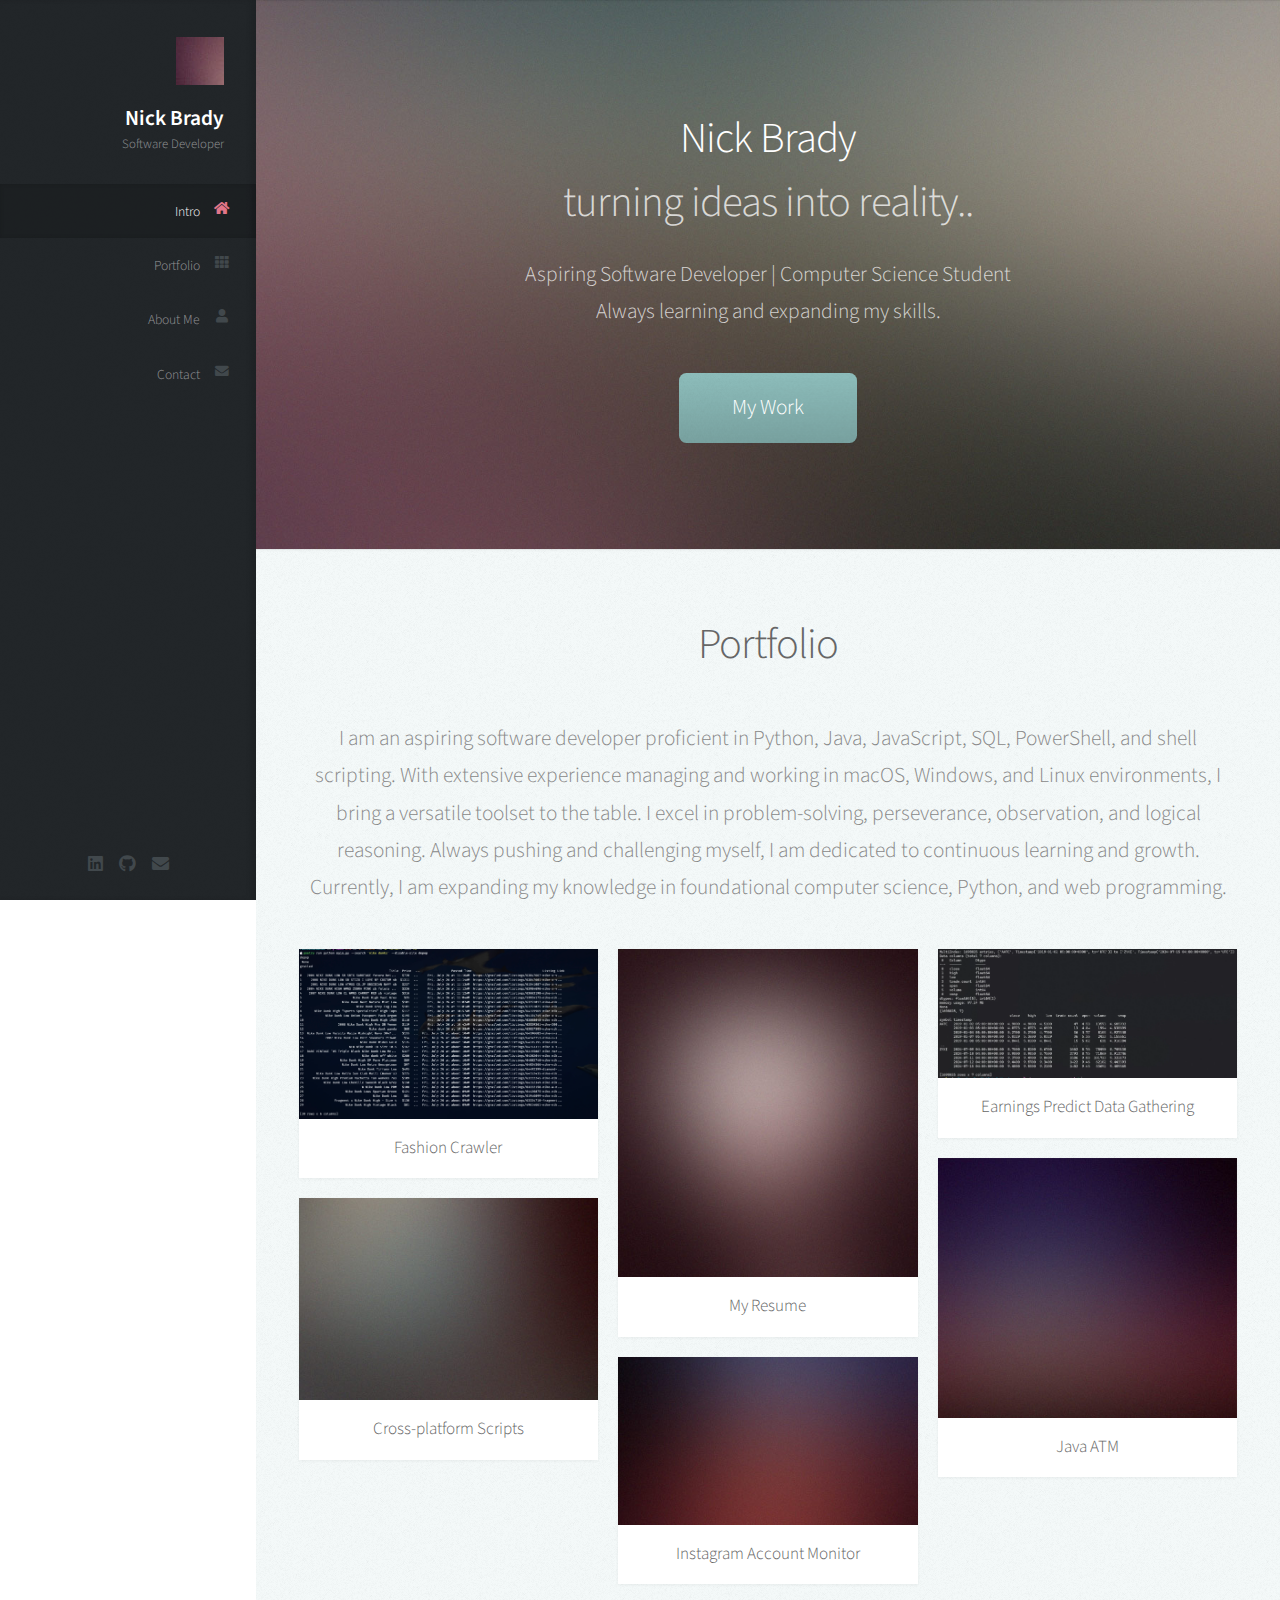
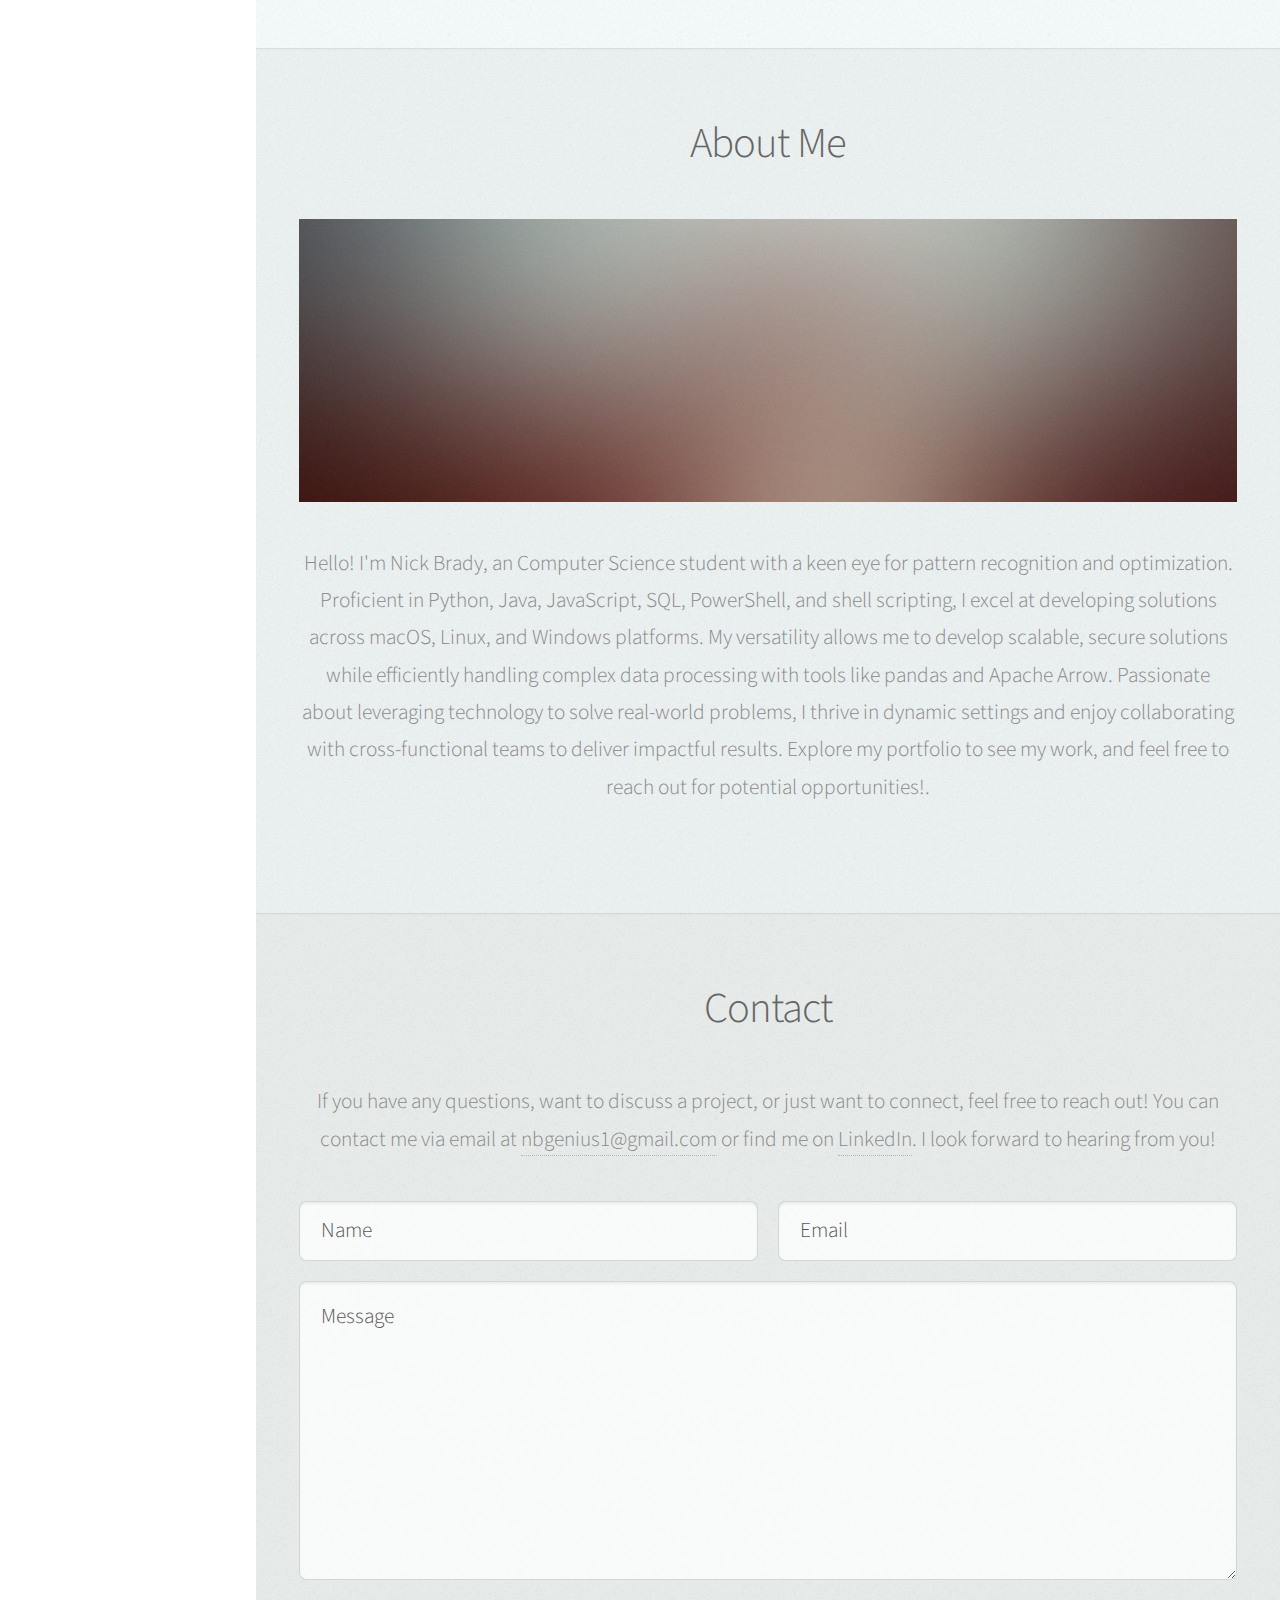
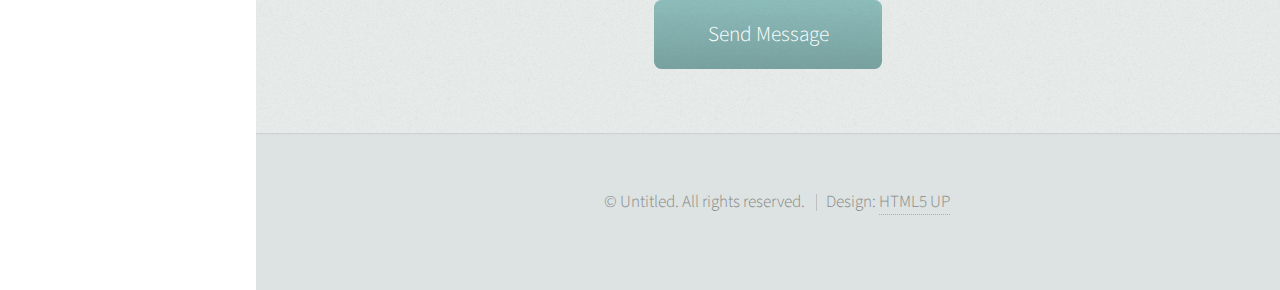
==== commit f4df8449: "add screenshots showing 2 of the projects" ====
--- a/index.html
+++ b/index.html
@@ -99,14 +99,15 @@
 					<div class="col-4 col-12-mobile">
 						<article class="item">
 							<a href="https://github.com/peppapig450/FashionCrawler" class="image fit"><img
-									src="images/pic02.jpg" alt="" /></a>
+									src="images/fashioncrawler.webp" alt="Screenshot showing Grailed Items scraped using Fashioncrawler." /></a>
 							<header>
 								<h3>Fashion Crawler</h3>
 							</header>
 						</article>
 						<article class="item">
 							<a href="https://github.com/peppapig450/scripts" class="image fit"><img
-									src="images/pic03.jpg" alt="Github repository containing scripts for Linux, MacOS, and Windows." /></a>
+									src="images/pic03.jpg"
+									alt="Github repository containing scripts for Linux, MacOS, and Windows." /></a>
 							<header>
 								<h3>Cross-platform Scripts</h3>
 							</header>
@@ -114,8 +115,8 @@
 					</div>
 					<div class="col-4 col-12-mobile">
 						<article class="item">
-							<a href="https://docs.google.com/viewer?url=https://nickbrady.dev/assets/resume/resume.pdf&embedded=true" class="image fit"><img src="images/pic04.jpg"
-									alt="Google doc containing resume." /></a>
+							<a href="https://docs.google.com/viewer?url=https://nickbrady.dev/assets/resume/resume.pdf&embedded=true"
+								class="image fit"><img src="images/pic04.jpg" alt="Google doc viewer containing resume." /></a>
 							<header>
 								<h3>My Resume</h3>
 							</header>
@@ -131,7 +132,7 @@
 					<div class="col-4 col-12-mobile">
 						<article class="item">
 							<a href="https://github.com/peppapig450/EarningsPredictDataGathering" class="image fit"><img
-									src="images/pic06.jpg" alt="" /></a>
+									src="images/earningsdatagatherer.webp" alt="Screenshot showing the data gathering powers of this project." /></a>
 							<header>
 								<h3>Earnings Predict Data Gathering</h3>
 							</header>
--- a/assets/css/main.css
+++ b/assets/css/main.css
@@ -1768,6 +1768,11 @@
 		.image.fit {
 			display: block;
 			width: 100%;
+		}
+
+		.image.fit:hover {
+			transform: scale(1.4);
+			transition: transform 0.2s ease-in-out;
 		}
 
 		.image.featured {
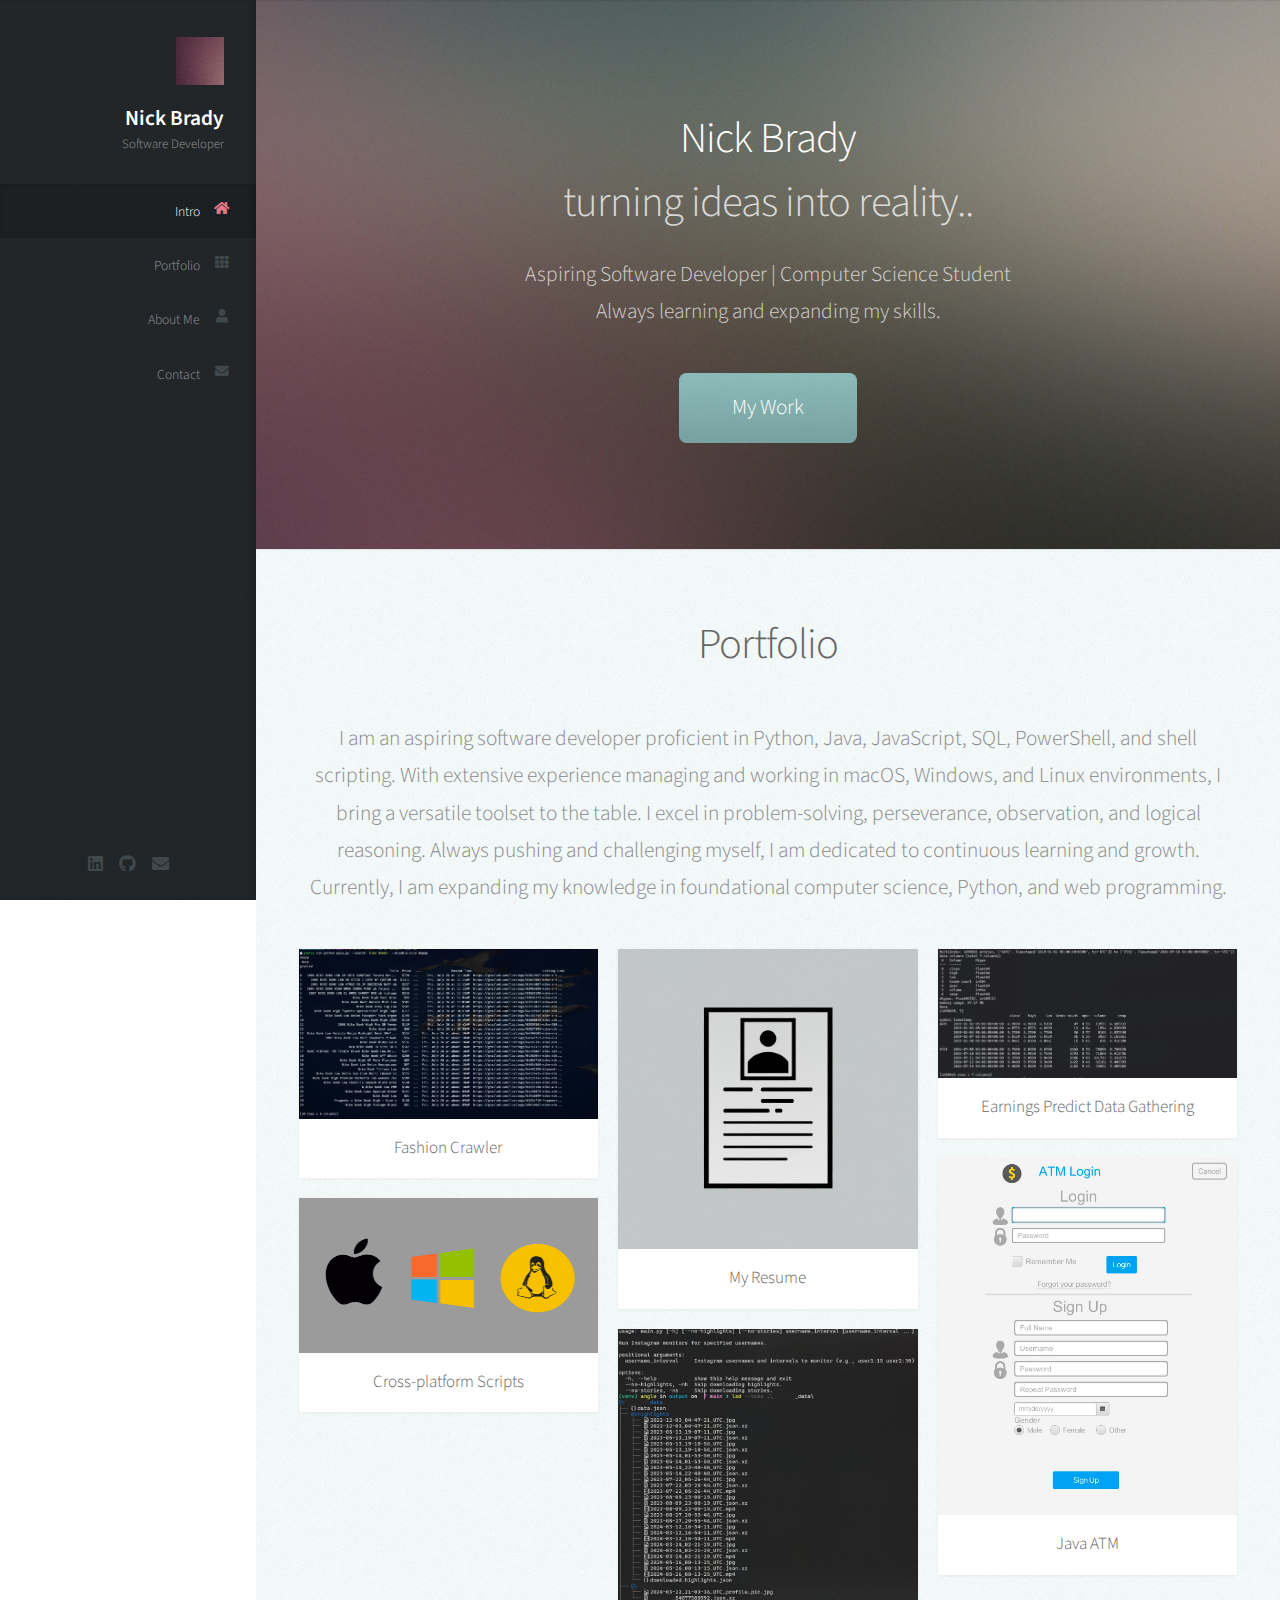
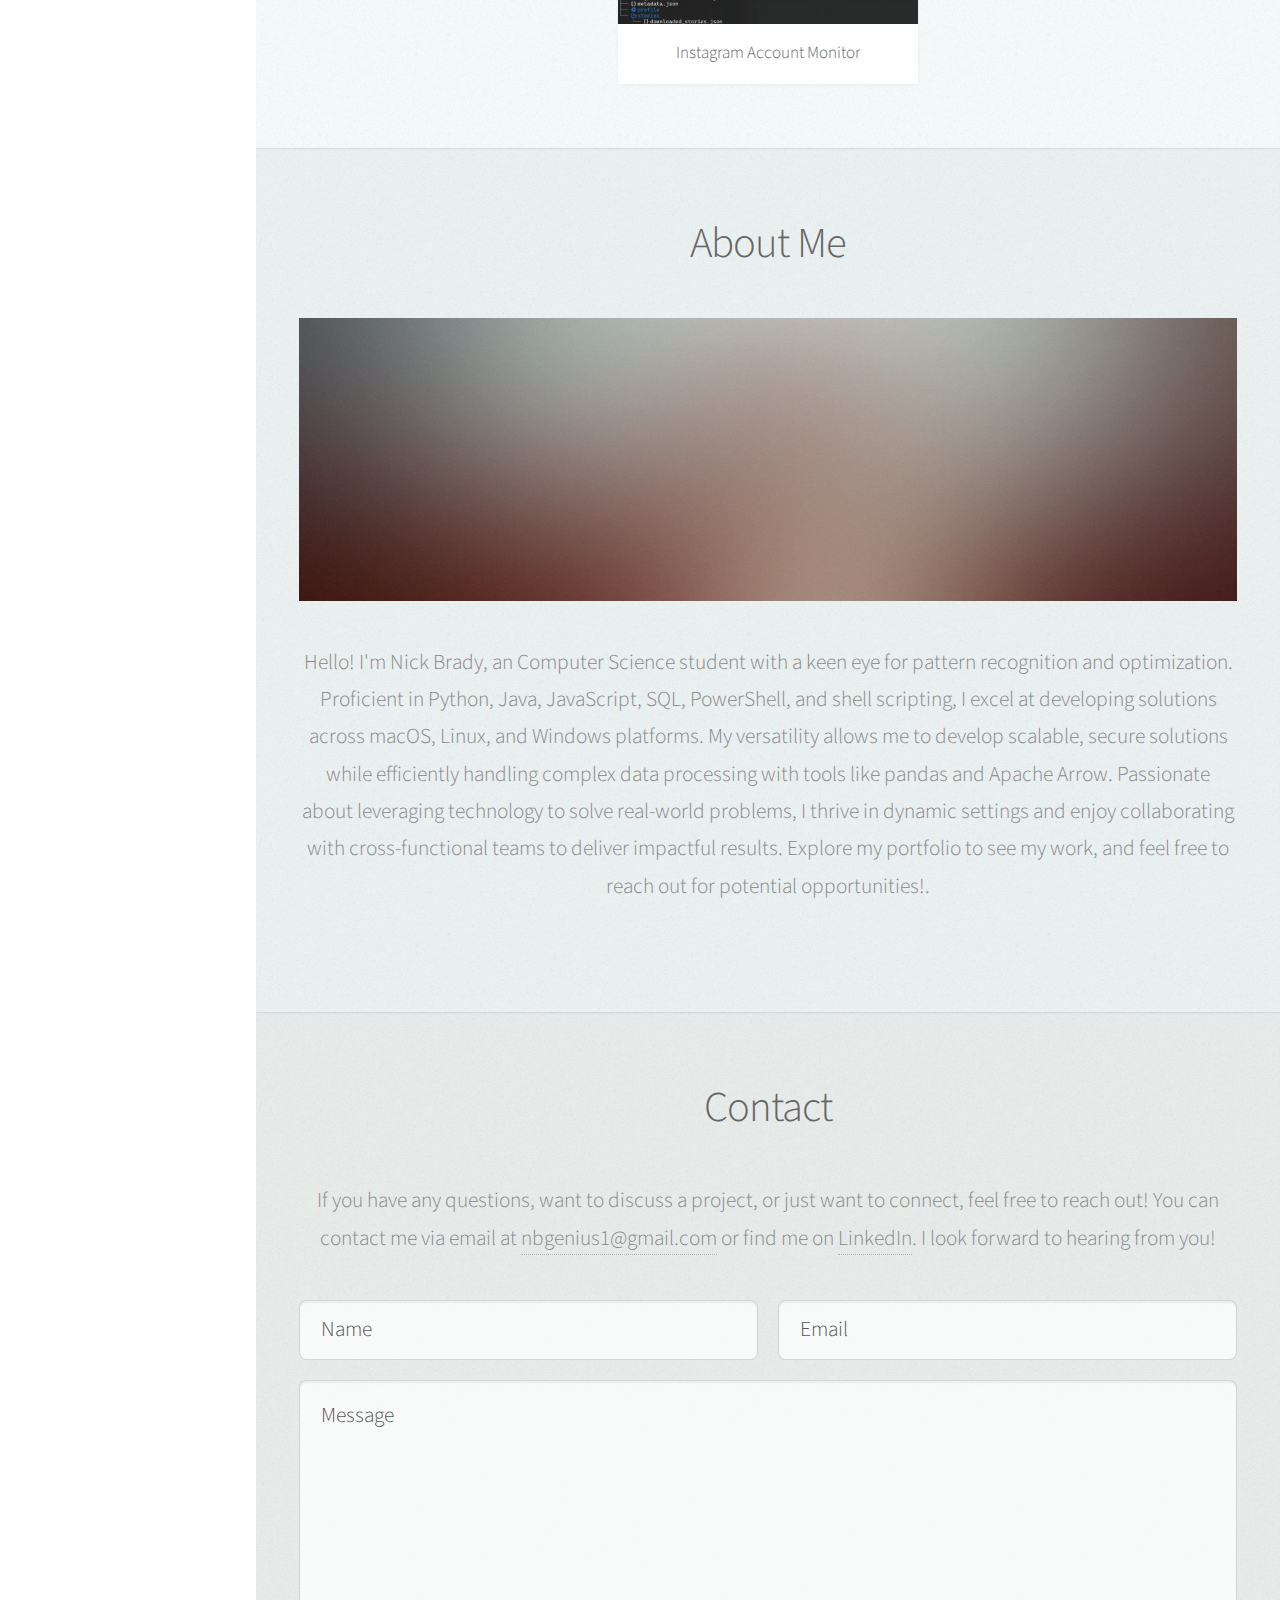
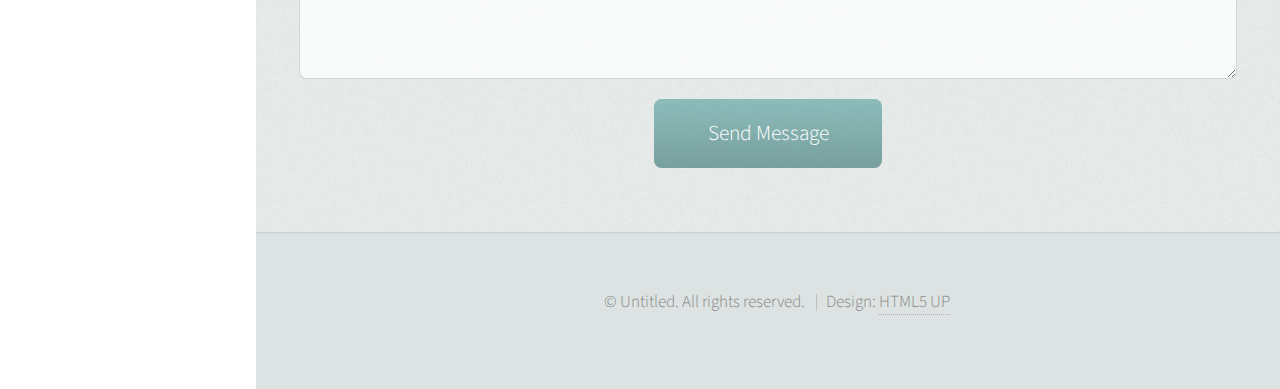
==== commit 94823405: "add images for the remaining projects, the java atm gui, the cross platform scripts, and re-transcod" ====
--- a/index.html
+++ b/index.html
@@ -106,7 +106,7 @@
 						</article>
 						<article class="item">
 							<a href="https://github.com/peppapig450/scripts" class="image fit"><img
-									src="images/pic03.jpg"
+									src="images/crossplatformimages.webp"
 									alt="Github repository containing scripts for Linux, MacOS, and Windows." /></a>
 							<header>
 								<h3>Cross-platform Scripts</h3>
@@ -116,14 +116,14 @@
 					<div class="col-4 col-12-mobile">
 						<article class="item">
 							<a href="https://docs.google.com/viewer?url=https://nickbrady.dev/assets/resume/resume.pdf&embedded=true"
-								class="image fit"><img src="images/pic04.jpg" alt="Google doc viewer containing resume." /></a>
+								class="image fit"><img src="images/resume-preview.jpg" alt="AI generated image representing the resume to be viewed." /></a>
 							<header>
 								<h3>My Resume</h3>
 							</header>
 						</article>
 						<article class="item">
 							<a href="https://github.com/peppapig450/instagram-monitor" class="image fit"><img
-									src="images/pic05.jpg" alt="" /></a>
+									src="images/instagrammonitor.webp" alt="Screenshot showing the help and file output of the Instagram Monitor." /></a>
 							<header>
 								<h3>Instagram Account Monitor</h3>
 							</header>
@@ -139,7 +139,7 @@
 						</article>
 						<article class="item">
 							<a href="https://github.com/peppapig450/AtmGUI" class="image fit"><img
-									src="images/pic07.jpg" alt="" /></a>
+									src="images/atmgui.webp" alt="Screenshot showing the Java ATM's login page." /></a>
 							<header>
 								<h3>Java ATM</h3>
 							</header>
